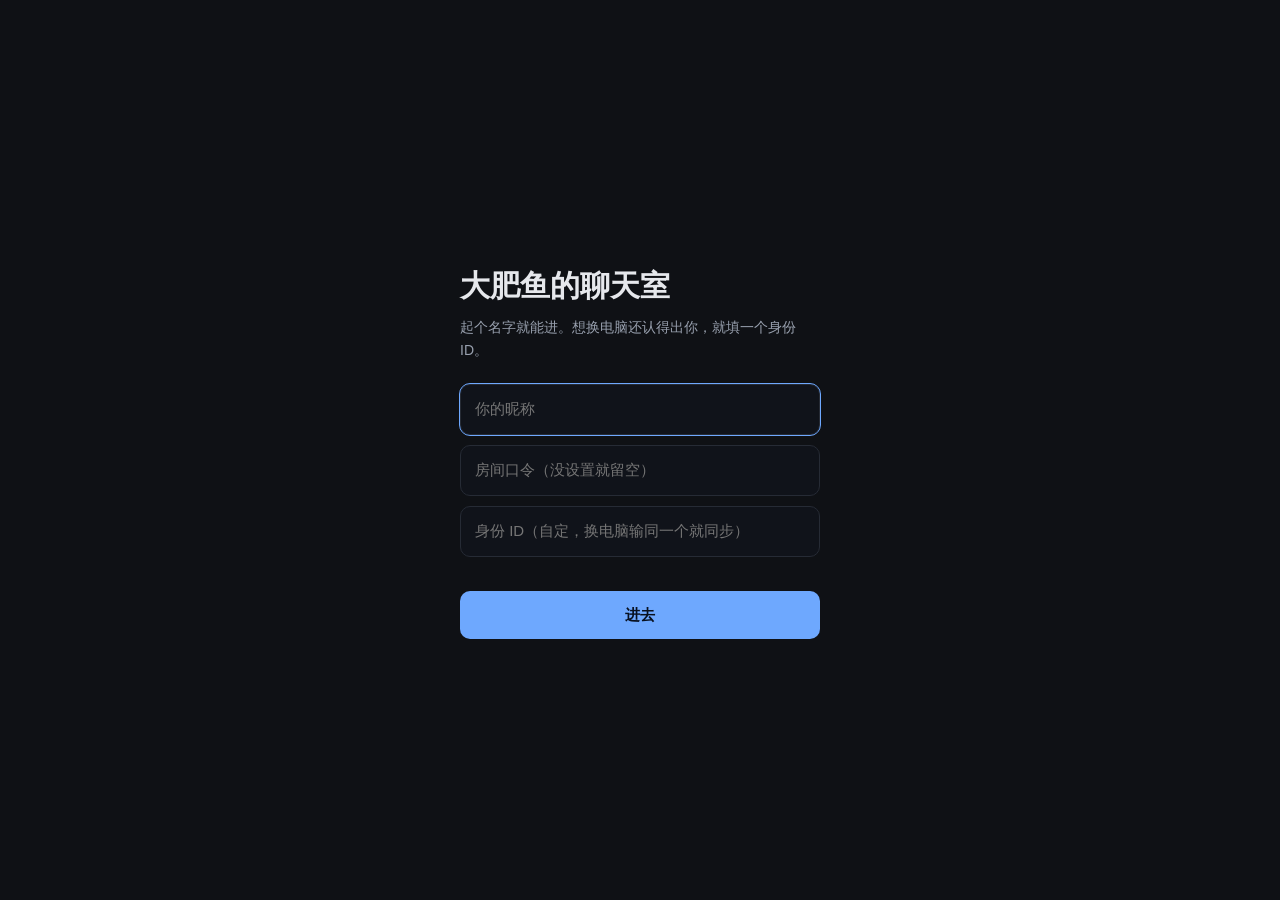
==== index.html @ f3090ffb "Simplify pet: remove fallbacks and bubble" ====
<!doctype html>
<html lang="zh-CN">
<head>
<meta charset="utf-8">
<meta name="viewport" content="width=device-width, initial-scale=1, viewport-fit=cover">
<title>大肥鱼的聊天室</title>
<style>
  :root {
    --bg: #0f1115; --panel: #171a21; --line: #262b35;
    --text: #e6e8ec; --dim: #98a0ae; --accent: #6ea8fe; --bot: #232a36;
    --danger: #ff8f8f;
  }
  * { box-sizing: border-box; }
  html, body { height: 100%; }
  body {
    margin: 0; background: var(--bg); color: var(--text);
    font: 15px/1.65 -apple-system, "Segoe UI", "Microsoft YaHei", sans-serif;
    display: flex; flex-direction: column;
  }

  #login { position: fixed; inset: 0; z-index: 100; background: var(--bg); display: flex; align-items: center; justify-content: center; padding: 24px; }
  #login.hide { display: none; }
  .login-box { width: min(360px, 100%); }
  .login-box h1 { font-size: 30px; margin: 0 0 6px; }
  .login-box p { color: var(--dim); margin: 0 0 22px; font-size: 14px; }
  .login-box input { width: 100%; padding: 12px 14px; border-radius: 10px; font: inherit; margin-bottom: 10px; background: #10131a; border: 1px solid var(--line); color: var(--text); }
  .login-box input:focus { outline: 1px solid var(--accent); }
  .login-box button { width: 100%; padding: 12px; border: none; border-radius: 10px; cursor: pointer; background: var(--accent); color: #08101f; font: inherit; font-weight: 600; }
  #loginErr { color: var(--danger); font-size: 13px; min-height: 18px; margin-bottom: 6px; }

  header { display: flex; align-items: center; justify-content: space-between; padding: 10px 16px; border-bottom: 1px solid var(--line); flex: none; background: var(--panel); }
  header b { font-size: 15px; }
  header .right { display: flex; gap: 14px; align-items: center; }
  header .btn-link { color: var(--dim); font-size: 13px; cursor: pointer; background: none; border: 0; font: inherit; }
  header .btn-link:hover { color: var(--text); }

  #membersPop {
    position: fixed; top: 52px; right: 16px; z-index: 60; width: 240px;
    background: var(--panel); border: 1px solid var(--line); border-radius: 12px;
    box-shadow: 0 12px 32px rgba(0,0,0,.45); display: none; overflow: hidden;
  }
  #membersPop.open { display: block; }
  .pop-head {
    display: flex; justify-content: space-between; align-items: center;
    padding: 10px 12px; border-bottom: 1px solid var(--line); font-size: 13px; color: var(--dim);
  }
  .pop-head button { background: none; border: 0; color: var(--dim); font-size: 18px; cursor: pointer; line-height: 1; }
  #membersList { max-height: 320px; overflow-y: auto; padding: 8px; }
  .member { display: flex; align-items: center; gap: 9px; padding: 6px 4px; font-size: 13px; }
  .member .avatar { width: 34px; height: 34px; font-size: 14px; }
  .member .mt { color: #5f6b7d; font-size: 11px; margin-left: auto; }
  .member.me .nickname { color: var(--accent); }
  .empty-tip { color: var(--dim); font-size: 12px; padding: 12px; text-align: center; }

  .filecard {
    display: flex; align-items: center; gap: 10px; margin: 8px 0;
    padding: 10px 12px; border: 1px solid var(--line); border-radius: 10px;
    background: #12161d; max-width: 420px;
  }
  .filecard .fname { font-size: 13px; color: var(--text); font-family: ui-monospace, Consolas, monospace; }
  .filecard .fpath { font-size: 11px; color: #5f6b7d; white-space: nowrap; overflow: hidden; text-overflow: ellipsis; }
  .filecard button {
    font: inherit; font-size: 12px; padding: 5px 12px; border-radius: 7px; cursor: pointer; flex: none;
    background: #1d2230; border: 1px solid var(--line); color: var(--text);
  }
  .filecard button:hover { border-color: var(--accent); color: var(--accent); }
  .codeblock {
    margin: 8px 0; border: 1px solid var(--line); border-radius: 9px;
    overflow: hidden; background: #0d1016;
  }
  .codehead {
    display: flex; justify-content: space-between; align-items: center;
    padding: 5px 10px; background: #161a22; border-bottom: 1px solid var(--line);
    font-size: 12px; color: var(--dim);
  }
  .codehead button {
    font: inherit; font-size: 12px; padding: 3px 9px; border-radius: 6px; cursor: pointer;
    background: #1d2230; border: 1px solid var(--line); color: var(--text);
  }
  .codehead button:hover { border-color: var(--accent); color: var(--accent); }
  .codeblock pre {
    margin: 0; padding: 10px 12px; overflow-x: auto;
    font: 12.5px/1.55 ui-monospace, Consolas, "Cascadia Mono", monospace;
    white-space: pre; tab-size: 4;
  }
  .codeblock code { background: none; padding: 0; }
  #log { flex: 1; overflow-y: auto; padding: 16px; display: flex; flex-direction: column; gap: 14px; }
  .row { display: flex; gap: 11px; align-items: flex-start; }
  .row.mine { flex-direction: row-reverse; }
  .avatar {
    width: 44px; height: 44px; border-radius: 50%; flex: none; object-fit: cover;
    background: #2a3242; color: var(--dim); font-size: 17px; display: flex;
    align-items: center; justify-content: center; overflow: hidden; user-select: none;
  }
  .col { display: flex; flex-direction: column; max-width: min(78%, 620px); }
  .row.mine .col { align-items: flex-end; }
  .meta { font-size: 12px; color: var(--dim); margin-bottom: 3px; }
  .row.bot .meta { color: var(--accent); }
  .bubble { padding: 9px 13px; border-radius: 12px; white-space: pre-wrap; word-break: break-word; background: var(--bot); }
  .row.mine .bubble { background: var(--accent); color: #08101f; }
  .row.bot .bubble { background: #1d2735; border: 1px solid #2c3a4f; }
  .bubble.has-pic { padding: 6px; background: #1a1f29; }
  .bubble img.pic { display: block; max-width: 260px; max-height: 320px; border-radius: 9px; cursor: zoom-in; }
  .cap { margin-top: 6px; padding: 0 4px 2px; }
  .sys { align-self: center; color: var(--danger); font-size: 12px; }

  footer { position: relative; }
  .chip {
    border: 1px solid var(--line); background: #10131a; color: var(--dim);
    border-radius: 999px; padding: 0 12px; font: inherit; font-size: 13px; cursor: pointer; white-space: nowrap;
  }
  .chip.on { border-color: var(--accent); color: var(--accent); background: #16233a; }
  #cmdPop {
    position: absolute; left: 12px; right: 12px; bottom: 100%; margin-bottom: 6px;
    background: var(--panel); border: 1px solid var(--line); border-radius: 12px;
    box-shadow: 0 12px 32px rgba(0,0,0,.5); display: none; z-index: 50;
    max-height: 280px; overflow-y: auto;
  }
  #cmdPop.open { display: block; }
  .cmd { display: flex; gap: 10px; align-items: baseline; padding: 9px 12px; cursor: pointer; font-size: 13px; }
  .cmd .k { color: var(--accent); font-family: ui-monospace, Consolas, monospace; }
  .cmd .d { color: var(--dim); font-size: 12px; }
  .cmd.on { background: #232c42; }
  footer { flex: none; border-top: 1px solid var(--line); background: var(--panel); }
  #composer { display: flex; gap: 8px; padding: 10px 12px; }
  #input { flex: 1; resize: none; max-height: 110px; padding: 10px 12px; border-radius: 10px; background: #10131a; border: 1px solid var(--line); color: var(--text); font: inherit; }
  #input:focus { outline: 1px solid var(--accent); }
  #send { border: none; border-radius: 10px; padding: 0 18px; cursor: pointer; background: var(--accent); color: #08101f; font-weight: 600; }
  #send:disabled { opacity: .45; cursor: default; }
  .typing { color: var(--dim); font-size: 12px; padding: 0 16px 8px; }

  #pending { display: none; padding: 8px 12px 0; gap: 10px; align-items: center; }
  #pending.on { display: flex; }
  #pending img { width: 54px; height: 54px; object-fit: cover; border-radius: 8px; }
  #pending span { color: var(--dim); font-size: 13px; }
  #pending button { background: #2a3242; color: var(--text); border: 0; border-radius: 8px; padding: 5px 10px; cursor: pointer; font: inherit; font-size: 13px; }

  /* drawer */
  #drawer { position: fixed; inset: 0; z-index: 90; background: rgba(0,0,0,.55); display: none; justify-content: flex-end; }
  #drawer.open { display: flex; }
  .panel { width: min(820px, 100%); height: 100%; background: var(--panel); border-left: 1px solid var(--line); padding: 16px 18px 12px; display: flex; flex-direction: column; min-height: 0; }
  .panel h2 { font-size: 17px; margin: 0; }
  .panel h3 { font-size: 14px; margin: 0 0 10px; color: var(--text); }
  .panel-head { display: flex; align-items: center; justify-content: space-between; padding-bottom: 12px; border-bottom: 1px solid var(--line); flex: none; }
  .settings { flex: 1; min-height: 0; display: grid; grid-template-columns: 132px 1fr; gap: 14px; padding: 14px 0; }
  .cats { display: flex; flex-direction: column; gap: 3px; overflow-y: auto; min-height: 0; }
  .cats button { background: none; border: 0; text-align: left; padding: 8px 10px; border-radius: 8px; color: var(--dim); cursor: pointer; font: inherit; font-size: 13px; white-space: nowrap; }
  .cats button:hover { background: #1c2130; color: var(--text); }
  .cats button.on { background: #232c42; color: var(--text); }
  .catbody { overflow-y: auto; min-height: 0; padding-right: 6px; }
  .cat { display: none; }
  .cat.on { display: block; }
  .panel-foot { display: flex; gap: 8px; align-items: center; flex: none; padding-top: 12px; border-top: 1px solid var(--line); }
  .panel-foot input { flex: 1; padding: 9px 11px; border-radius: 9px; font: inherit; min-width: 0; background: #10131a; border: 1px solid var(--line); color: var(--text); }
  #saveMsg { flex: none; padding-top: 6px; font-size: 13px; min-height: 18px; }
  @media (max-width: 720px) {
    .settings { grid-template-columns: 1fr; }
    .cats { flex-direction: row; flex-wrap: nowrap; overflow-x: auto; overflow-y: hidden; }
    .cats button { flex: none; }
  }
  .field { margin-bottom: 16px; }
  .field label { display: block; font-size: 13px; color: var(--dim); margin-bottom: 6px; }
  .field select, .field input[type=text], .field input[type=password], .field input[type=date], .field textarea {
    width: 100%; padding: 9px 11px; border-radius: 9px; font: inherit; background: #10131a; border: 1px solid var(--line); color: var(--text);
  }
  .field textarea { resize: vertical; min-height: 66px; }
  .field .val { color: var(--accent); font-size: 13px; }
  .panel .row-btns { display: flex; gap: 8px; margin-top: 8px; }
  .panel button { padding: 10px 14px; border-radius: 9px; border: none; cursor: pointer; font: inherit; font-weight: 600; }
  .primary { background: var(--accent); color: #08101f; }
  .ghost { background: #22283a; color: var(--text); }
  .hr { border-top: 1px solid var(--line); margin: 20px 0; }
  .note { font-size: 12px; color: var(--dim); line-height: 1.5; }

  .sec { margin-bottom: 10px; border: 1px solid var(--line); border-radius: 10px; padding: 0 10px; }
  .sec summary {
    cursor: pointer; font-size: 13px; color: var(--dim); padding: 10px 0; list-style: none;
    display: flex; justify-content: space-between; align-items: center;
  }
  .sec summary::-webkit-details-marker { display: none; }
  .sec summary::after { content: '展开'; font-size: 12px; }
  .sec[open] summary::after { content: '收起'; }
  .sec[open] summary { color: var(--text); }
  .sec textarea {
    width: 100%; padding: 9px 11px; border-radius: 9px; font: inherit; margin-bottom: 10px;
    background: #10131a; border: 1px solid var(--line); color: var(--text); resize: vertical;
  }
  .sec textarea:focus { outline: 1px solid var(--accent); }

  #tokenMeter {
    display: flex; align-items: baseline; gap: 6px;
    padding: 10px 12px; border-radius: 10px; background: #10131a;
    border: 1px solid var(--line); margin-bottom: 16px;
  }
  #tokenNum { font-size: 20px; font-weight: 700; color: var(--accent); font-variant-numeric: tabular-nums; }
  #tokenHint { font-size: 12px; color: var(--dim); }
  #tokenMeter.warn #tokenNum { color: #ffcc66; }
  #tokenMeter.over #tokenNum { color: var(--danger); }
  #tokenMeter.over { border-color: var(--danger); }

  .memlist {
    font-size: 13px; color: var(--dim); max-height: 220px; overflow-y: auto;
    border: 1px solid var(--line); border-radius: 10px; padding: 8px 10px; margin-bottom: 10px;
    line-height: 1.6;
  }
  .memlist div { padding: 3px 0; border-bottom: 1px dashed #22262f; }
  .memlist div:last-child { border-bottom: 0; }
  .memlist .t { color: #5f6b7d; margin-right: 6px; font-size: 12px; }
  .memlist .memhead {
    color: var(--accent); font-size: 12px; margin: 8px 0 4px; letter-spacing: .04em;
  }
  .memlist .memhead:first-child { margin-top: 0; }

  #avBox, #botAvBox {
    width: 84px; height: 84px; border-radius: 50%; border: 1px dashed var(--line);
    display: flex; align-items: center; justify-content: center; cursor: pointer;
    background: #10131a; overflow: hidden; font-size: 12px; color: var(--dim); text-align: center;
  }
  #avBox:focus, #botAvBox:focus { outline: 1px solid var(--accent); }
  #avBox img, #botAvBox img { width: 100%; height: 100%; object-fit: cover; }
  #saveMsg { font-size: 13px; min-height: 18px; margin-top: 8px; }
  #pet {
    position: absolute; left: 50%; bottom: 100%;
    transform: translateX(-50%); margin-bottom: -2px;
    z-index: 35; cursor: pointer; user-select: none;
    filter: drop-shadow(0 8px 14px rgba(0,0,0,.5));
    animation: petBob 3.6s ease-in-out infinite;
  }
  #pet.thinking {
    animation: petThink .9s ease-in-out infinite;
    filter: drop-shadow(0 8px 20px rgba(110,168,254,.55));
  }
  @keyframes petThink {
    0%, 100% { transform: translateX(-50%) translateY(0); }
    50% { transform: translateX(-50%) translateY(-4px); }
  }
  #pet.talking { animation: petPop .55s ease; }
  @keyframes petPop {
    0% { transform: translateX(-50%) translateY(0); }
    40% { transform: translateX(-50%) translateY(-6px); }
    100% { transform: translateX(-50%) translateY(0); }
  }
  @keyframes petBob {
    0%, 100% { transform: translateX(-50%) translateY(0); }
    50% { transform: translateX(-50%) translateY(-3px); }
  }
  #pet img.petimg.petimg-plain {
    width: 210px; height: auto; border-radius: 0; border: 0; background: none;
  }
  #pet .petimg {
    display: block; width: 104px; height: 104px; border-radius: 50%;
    object-fit: cover; border: 2px solid #2c3a4f; background: #171a21;
    pointer-events: none;
  }
  @media (max-width: 720px) {
    #pet { bottom: 52px; }
    #pet .petimg { width: 72px; height: 72px; }
    #pet img.petimg.petimg-plain { width: 132px; height: auto; }
  }
  #pet.hide { display: none; }
  #petBubble {
    position: fixed; z-index: 36; max-width: 220px;
    background: #1d2735; border: 1px solid #2c3a4f; color: var(--text);
    padding: 8px 12px; border-radius: 12px; font-size: 13px;
    opacity: 0; transform: translateY(6px); transition: opacity .2s, transform .2s;
    pointer-events: none;
  }
  #petBubble.on { opacity: 1; transform: translateY(0); }
</style>
</head>
<body>

<div id="login">
  <div class="login-box">
    <h1>大肥鱼的聊天室</h1>
    <p>起个名字就能进。想换电脑还认得出你，就填一个身份 ID。</p>
    <input id="nickInput" maxlength="16" placeholder="你的昵称" autocomplete="off">
    <input id="passInput" maxlength="32" type="password" placeholder="房间口令（没设置就留空）" autocomplete="off">
    <input id="idInput" maxlength="64" placeholder="身份 ID（自定，换电脑输同一个就同步）" autocomplete="off">
    <div id="loginErr"></div>
    <button id="enterBtn">进去</button>
  </div>
</div>

<header>
  <b>大肥鱼的聊天室</b>
  <div class="right">
    <button class="btn-link" id="membersBtn">在线 <span id="onlineCount">0</span></button>
    <button class="btn-link" id="gearBtn">设置</button>
    <button class="btn-link" id="meBtn">—</button>
  </div>
</header>

<div id="membersPop">
  <div class="pop-head">
    <span>房间里的人</span>
    <button id="membersClose">×</button>
  </div>
  <div id="membersList"></div>
</div>

<div id="log"></div>
<div class="typing" id="typing"></div>

<footer>
  <div id="pet" title="点我"><div id="petStage"></div></div>
  <div id="pending">
    <img id="pendingImg" alt="">
    <span>图片已就绪，点发送</span>
    <button id="pendingCancel">取消</button>
  </div>
  <div id="cmdPop"></div>
  <div id="composer">
    <button id="forceChip" class="chip" title="连续回复：每条都回">连续</button>
    <textarea id="input" rows="1" placeholder="说点什么…（打 / 唤出命令）" autocomplete="off"></textarea>
    <button id="saveFileBtn" class="chip" style="display:none">存文件</button>
    <button id="send">发送</button>
  </div>
</footer>

<div id="drawer">
  <div class="panel">
    <div class="panel-head">
      <h2>设置</h2>
      <button class="ghost" id="closeBtn">关闭</button>
    </div>

    <div class="settings">
      <nav class="cats" id="cats">
        <button data-cat="basic" class="on">基本</button>
        <button data-cat="avatar">头像</button>
        <button data-cat="appearance" data-field="fAppearance">外貌</button>
        <button data-cat="habits" data-field="fHabits">打字习惯</button>
        <button data-cat="bans" data-field="fBans">禁止事项</button>
        <button data-cat="emotions" data-field="fEmotions">情绪反应</button>
        <button data-cat="mind" data-field="fMind">脾气与主见</button>
        <button data-cat="life" data-field="fLife">生活与偏好</button>
        <button data-cat="rules" data-field="fRules">聊天室规则</button>
        <button data-cat="extra" data-field="fExtra">额外要求</button>
        <button data-cat="members">成员</button>
        <button data-cat="memory">记忆</button>
        <button data-cat="log">记录导出</button>
      </nav>

      <div class="catbody">
        <section class="cat on" data-cat="basic">
          <p class="note" id="myUidLine">我的身份 UID：—</p>
          <p class="note" id="ghLine">代码能力：—</p>
          <div class="row-btns"><button class="ghost" id="ghTestBtn">测试仓库连接</button><button class="ghost" id="visionTestBtn">测试看图</button></div>
          <pre id="visionTestOut" style="display:none;font-size:12px;background:#10131a;border:1px solid var(--line);border-radius:9px;padding:10px;white-space:pre-wrap;max-height:220px;overflow:auto;"></pre>
          <pre id="ghTestOut" style="display:none;font-size:12px;background:#10131a;border:1px solid var(--line);border-radius:9px;padding:10px;white-space:pre-wrap;max-height:220px;overflow:auto;"></pre>

          <div id="tokenMeter">
            <span id="tokenNum">—</span>
            <span id="tokenHint">/ 上限 4500 tokens</span>
          </div>

          <div class="field">
            <label>名字</label>
            <input type="text" id="fName" maxlength="12">
          </div>

          <div class="field">
            <label>称呼大家</label>
            <input type="text" id="fNickname" maxlength="12" placeholder="留空则正常称呼，例如：老板">
          </div>

          <div class="field">
            <label>语气</label>
            <select id="fTone">
              <option value="sweet">温柔黏人</option>
              <option value="cool">冷淡话少</option>
              <option value="sharp">毒舌吐槽</option>
              <option value="genki">元气活泼</option>
            </select>
          </div>

          <div class="field">
            <label>智力档位（同一模型，只调思考强度）</label>
            <select id="fBrain">
              <option value="fast">省电：不思考，最快最便宜</option>
              <option value="normal">标准：轻思考，日常够用</option>
              <option value="deep">深思：满强度，慢一些也贵一些</option>
            </select>
          </div>

          <div class="field">
            <label>话量</label>
            <select id="fTalk">
              <option value="quiet">很少，一句话</option>
              <option value="normal">正常，一到三句</option>
              <option value="wild">放开说，三到五句可分段</option>
            </select>
          </div>

          <div class="field">
            <label>她感兴趣的话题（逗号分隔，聊到这些她会主动接）</label>
            <input type="text" id="fInterest" maxlength="300">
          </div>

          <div class="field">
            <label>上面都不沾时的随机插话概率：<span class="val" id="fInterruptVal">15%</span></label>
            <input type="range" id="fInterrupt" min="0" max="100" step="5" value="15" style="width:100%">
          </div>
        </section>

        <section class="cat" data-cat="avatar">
          <h3>我的头像</h3>
          <div class="field">
            <div id="avBox" tabindex="0">点这里<br>Ctrl+V 粘贴</div>
            <p class="note">复制一张图片后点上面的圆圈再按 Ctrl+V。粘贴即上传，不走文件选择。</p>
          </div>

          <h3>她的头像</h3>
          <div class="field">
            <div id="botAvBox" tabindex="0">点这里<br>Ctrl+V 粘贴</div>
            <p class="note">需要管理密钥。改完之后所有历史消息也会换成新头像。</p>
          </div>
        </section>

        <section class="cat" data-cat="appearance">
          <h3>外貌</h3>
          <div class="field"><textarea id="fAppearance" rows="9"></textarea></div>
        </section>

        <section class="cat" data-cat="habits">
          <h3>打字习惯</h3>
          <div class="field"><textarea id="fHabits" rows="9"></textarea></div>
        </section>

        <section class="cat" data-cat="bans">
          <h3>禁止事项</h3>
          <div class="field"><textarea id="fBans" rows="9"></textarea></div>
        </section>

        <section class="cat" data-cat="emotions">
          <h3>情绪反应</h3>
          <div class="field"><textarea id="fEmotions" rows="9"></textarea></div>
        </section>

        <section class="cat" data-cat="mind">
          <h3>脾气与主见</h3>
          <div class="field"><textarea id="fMind" rows="9"></textarea></div>
        </section>

        <section class="cat" data-cat="life">
          <h3>她的生活与偏好</h3>
          <div class="field"><textarea id="fLife" rows="9"></textarea></div>
        </section>

        <section class="cat" data-cat="rules">
          <h3>聊天室规则</h3>
          <div class="field"><textarea id="fRules" rows="9"></textarea></div>
        </section>

        <section class="cat" data-cat="extra">
          <h3>额外要求（可为空）</h3>
          <div class="field"><textarea id="fExtra" rows="7" placeholder="比如：少提白米饭 / 可以聊画画技巧"></textarea></div>
        </section>

                <section class="cat" data-cat="members">
          <h3>成员与权限</h3>
          <p class="note">管理员可以给成员开「可写代码」或设成管理员。开关即时生效。</p>
          <div id="memberAdminList" class="memlist">—</div>
          <div class="row-btns">
            <button class="ghost" id="memberAdminRefresh">刷新</button>
          </div>
        </section>

        <section class="cat" data-cat="memory">
          <h3>她的记忆</h3>
          <p class="note">她会在聊天中自己记下一些事。这里看到的就是她记住的原文。</p>
          <div id="memList" class="memlist">—</div>
          <div class="row-btns">
            <button class="ghost" id="memRefresh">刷新</button>
            <button class="ghost" id="memClear">清空</button>
          </div>
        </section>

        <section class="cat" data-cat="log">
          <h3>导出聊天记录</h3>
          <div class="field">
            <label>日期</label>
            <input type="date" id="fDate">
          </div>
          <div class="row-btns">
            <button class="ghost" id="exportBtn">下载当日记录</button>
          </div>
          <p class="note">记录按天存在 OSS 里，不会自动删除。导出的是 JSON，一行一条。</p>
        </section>
      </div>
    </div>

    <div class="panel-foot">
      <input type="password" id="fAdmin" placeholder="ADMIN_KEY">
      <button class="primary" id="saveBtn">保存设定</button>
      <button class="ghost" id="resetBtn">恢复默认</button>
    </div>
    <div id="saveMsg"></div>
  </div>
</div>



<script>
const API = 'https://site-chat-hkinbknrkv.cn-hangzhou.fcapp.run';
const POLL_MS = 3000;

let nick = localStorage.getItem('room_nick') || '';
let pass = localStorage.getItem('room_pass') || '';
let identity = localStorage.getItem('room_identity') || '';
let myAv = localStorage.getItem('room_av') || '';       // 头像 key
let myAvUrl = localStorage.getItem('room_av_url') || ''; // 头像预览地址
let botAvatarUrl = '';
let forceReply = localStorage.getItem('room_force') === '1';                                    // 大肥鱼的头像地址
let pendingImg = null;   // { key, url }
let offset = 0;
let date = '';
let polling = false;
let seen = new Set();
const recentLocal = new Map(); // 本地先渲染的消息，防回声

const $ = (id) => document.getElementById(id);
const logEl = $('log'), inputEl = $('input'), sendBtn = $('send'), typingEl = $('typing');
const loginEl = $('login'), nickInput = $('nickInput'), passInput = $('passInput'), loginErr = $('loginErr');

/* ---------------- 请求 ---------------- */
async function api(body) {
  const res = await fetch(API, {
    method: 'POST',
    headers: { 'Content-Type': 'application/json' },
    body: JSON.stringify({ passcode: pass, identity, ...body }),
  });
  const data = await res.json().catch(() => ({}));
  if (res.status === 401) {
    const err = new Error(data.error || 'unauthorized');
    err.auth = true;
    throw err;
  }
  if (!res.ok) throw new Error(data.error || ('HTTP ' + res.status));
  return data;
}

/* ---------------- 图片处理 ---------------- */
function blobToDataUrl(blob) {
  return new Promise((resolve, reject) => {
    const fr = new FileReader();
    fr.onload = () => resolve(fr.result);
    fr.onerror = reject;
    fr.readAsDataURL(blob);
  });
}

/** 粘贴进来的图：缩放 + 转 JPEG，控制体积 */
async function prepareImage(file, maxSide) {
  if (file.type === 'image/gif' && file.size < 900 * 1024) {
    return { data: await blobToDataUrl(file), mime: 'image/gif' };
  }
  const bitmap = await createImageBitmap(file);
  const scale = Math.min(1, maxSide / Math.max(bitmap.width, bitmap.height));
  const w = Math.max(1, Math.round(bitmap.width * scale));
  const h = Math.max(1, Math.round(bitmap.height * scale));

  const canvas = document.createElement('canvas');
  canvas.width = w;
  canvas.height = h;
  const ctx = canvas.getContext('2d');
  ctx.drawImage(bitmap, 0, 0, w, h);

  const blob = await new Promise((r) => canvas.toBlob(r, 'image/jpeg', 0.82));
  return { data: await blobToDataUrl(blob), mime: 'image/jpeg' };
}

async function uploadImage(file, kind) {
  const maxSide = kind === 'avatar' ? 220 : 1600;
  const { data, mime } = await prepareImage(file, maxSide);
  const r = await api({ action: 'upload', kind, data, mime });
  return r; // { key, url }
}

function firstImageFrom(items) {
  for (const it of items || []) {
    if (it.type && it.type.startsWith('image/')) return it.getAsFile();
  }
  return null;
}

/* ---------------- 登录 ---------------- */
async function enter(name, code, idStr) {
  loginErr.textContent = '';
  const sPass = pass, sNick = nick, sId = identity;
  pass = code; nick = name; identity = idStr;
  try {
    const boot = await api({ action: 'getConfig' });
    botAvatarUrl = boot.botAvatarUrl || '';
  } catch (e) {
    pass = sPass; nick = sNick; identity = sId;
    loginErr.textContent = e.auth ? '口令不对' : ('连不上：' + e.message);
    return;
  }
  localStorage.setItem('room_nick', name);
  localStorage.setItem('room_pass', code);
  localStorage.setItem('room_identity', idStr);
  loginEl.classList.add('hide');
  $('meBtn').textContent = nick + ' · 换名';
  await syncPerson();
  start();
}

/** 拉取这个身份的服务器档案（头像跨设备同步）；服务器没有就补传本机头像 */
async function syncPerson() {
  if (!identity) {
    $('myUidLine').textContent = '我的身份 UID：未设置身份 ID';
    return;
  }
  try {
    const d = await api({ action: 'whoami' });
    if (d.uid) $('myUidLine').textContent = '我的身份 UID：' + d.uid;

    if (d.person && d.person.avUrl) {
      myAv = d.person.av || '';
      myAvUrl = d.person.avUrl;
      localStorage.setItem('room_av', myAv);
      localStorage.setItem('room_av_url', myAvUrl);
      return;
    }

    // 服务器上没有头像：把本机已有的补传上去（兼容加身份 ID 之前设过头像的情况）
    if (myAv) {
      try {
        const p = await api({ action: 'setPerson', nick, av: myAv });
        if (p.person && p.person.avUrl) {
          myAvUrl = p.person.avUrl;
          localStorage.setItem('room_av_url', myAvUrl);
        }
      } catch {}
    }
  } catch {}
}

$('enterBtn').addEventListener('click', () => {
  const n = nickInput.value.trim();
  if (n) enter(n, passInput.value, $('idInput').value.trim());
});
passInput.addEventListener('keydown', (e) => { if (e.key === 'Enter') $('idInput').focus(); });
$('idInput').addEventListener('keydown', (e) => { if (e.key === 'Enter') $('enterBtn').click(); });
nickInput.addEventListener('keydown', (e) => { if (e.key === 'Enter') passInput.focus(); });
$('meBtn').addEventListener('click', () => {
  loginEl.classList.remove('hide');
  nickInput.value = nick;
  passInput.value = pass;
  $('idInput').value = identity;
  nickInput.focus();
});

/* ---------------- 渲染 ---------------- */
function timeStr(t) {
  const d = new Date(t);
  return String(d.getHours()).padStart(2, '0') + ':' + String(d.getMinutes()).padStart(2, '0');
}

function makeAvatar(url, name) {
  if (url) {
    const img = document.createElement('img');
    img.className = 'avatar';
    img.src = url;
    img.alt = name;
    return img;
  }
  const div = document.createElement('div');
  div.className = 'avatar';
  div.textContent = (name || '?').slice(0, 1).toUpperCase();
  return div;
}

/* ---------- 代码块（折叠） ---------- */
function renderCodeBlock(el, lang, raw) {
  const code = raw.replace(/\n+$/, '');

  const wrap = document.createElement('div');
  wrap.className = 'codeblock';

  const head = document.createElement('div');
  head.className = 'codehead';

  const lines = code.split('\n').length;

  const label = document.createElement('span');
  label.textContent = (lang || 'code') + ' · ' + lines + ' 行（已折叠）';

  const pre = document.createElement('pre');
  const cd = document.createElement('code');
  cd.textContent = code;
  pre.appendChild(cd);
  pre.style.display = 'none';

  const toggle = document.createElement('button');
  toggle.textContent = '展开';
  toggle.addEventListener('click', () => {
    const open = pre.style.display !== 'none';
    pre.style.display = open ? 'none' : 'block';
    toggle.textContent = open ? '展开' : '收起';
  });

  const btn = document.createElement('button');
  btn.textContent = '复制';
  btn.addEventListener('click', async () => {
    try {
      await navigator.clipboard.writeText(code);
      btn.textContent = '已复制';
      setTimeout(() => (btn.textContent = '复制'), 1400);
    } catch {
      btn.textContent = '复制失败';
      setTimeout(() => (btn.textContent = '复制'), 1400);
    }
  });

  head.append(label, toggle, btn);
  wrap.append(head, pre);
  el.appendChild(wrap);
}

/* ---------- 文件卡片（复制的是文件全文） ---------- */
function renderFileCard(el, path) {
  const card = document.createElement('div');
  card.className = 'filecard';

  const icon = document.createElement('span');
  icon.textContent = '📄';
  icon.style.fontSize = '16px';

  const info = document.createElement('div');
  info.style.cssText = 'display:flex;flex-direction:column;min-width:0;';

  const name = document.createElement('span');
  name.className = 'fname';
  name.textContent = path.split('/').pop();

  const sub = document.createElement('span');
  sub.className = 'fpath';
  sub.textContent = path;

  info.append(name, sub);

  const copy = document.createElement('button');
  copy.textContent = '复制';
  copy.style.marginLeft = 'auto';
  copy.addEventListener('click', async () => {
    const old = copy.textContent;
    copy.textContent = '读取中…';
    try {
      const d = await api({ action: 'file', path });
      if (!d.ok) throw new Error(d.error || '读取失败');
      await navigator.clipboard.writeText(d.text);
      copy.textContent = '已复制 ' + d.text.split('\n').length + ' 行';
      setTimeout(() => (copy.textContent = old), 1800);
    } catch (e) {
      copy.textContent = '失败';
      setTimeout(() => (copy.textContent = old), 1800);
    }
  });

  card.append(icon, info, copy);
  el.appendChild(card);
}

function fillBubble(el, text) {
  const re = /```([a-zA-Z0-9#+-]*)\r?\n?([\s\S]*?)```|\[\[file:([^\]]+)\]\]/g;
  let last = 0;
  let m;

  while ((m = re.exec(text))) {
    if (m.index > last) el.appendChild(document.createTextNode(text.slice(last, m.index)));

    if (m[3]) {
      renderFileCard(el, m[3].trim());
    } else {
      renderCodeBlock(el, m[1], m[2]);
    }

    last = re.lastIndex;
  }

  if (last < text.length) el.appendChild(document.createTextNode(text.slice(last)));
}

function addMessage(m) {
  if (!m || seen.has(m.id)) return;

  // 本地已经先渲染过同一条（回声），跳过
  if (m.nick === nick && !m.bot) {
    const ago = recentLocal.get(m.text);
    if (ago && Date.now() - ago < 15000) {
      recentLocal.delete(m.text);
      seen.add(m.id);
      return;
    }
  }

  seen.add(m.id);

  const row = document.createElement('div');
  row.className = 'row' + (m.nick === nick ? ' mine' : '') + (m.bot ? ' bot' : '');

  const avUrl = m.bot ? botAvatarUrl : m.nick === nick ? myAvUrl : m.avUrl;
  row.appendChild(makeAvatar(avUrl, m.nick));

  const col = document.createElement('div');
  col.className = 'col';

  const meta = document.createElement('div');
  meta.className = 'meta';
  meta.textContent = m.nick + ' · ' + timeStr(m.t);
  col.appendChild(meta);

  const bubble = document.createElement('div');
  bubble.className = 'bubble';

  if (m.imgUrl) {
    bubble.classList.add('has-pic');
    const img = document.createElement('img');
    img.className = 'pic';
    img.src = m.imgUrl;
    img.alt = '图片';
    img.loading = 'lazy';
    img.addEventListener('click', () => window.open(m.imgUrl, '_blank'));
    bubble.appendChild(img);
    if (m.text) {
      const cap = document.createElement('div');
      cap.className = 'cap';
      cap.textContent = m.text;
      bubble.appendChild(cap);
    }
  } else {
    fillBubble(bubble, m.text);
  }

  col.appendChild(bubble);
  row.appendChild(col);
  logEl.appendChild(row);
  logEl.scrollTop = logEl.scrollHeight;
}

function addSystem(text) {
  const el = document.createElement('div');
  el.className = 'sys';
  el.textContent = text;
  logEl.appendChild(el);
}

/* ---------------- 轮询 ---------------- */
async function poll() {
  if (polling || !nick) return;
  polling = true;
  try {
    const data = await api({ action: 'log', date, offset });
    if (data.rotated || (data.date && date && data.date !== date)) {
      logEl.innerHTML = '';
      seen = new Set();
      offset = 0;
      date = data.date;
      return;
    }
    if (data.botAvatarUrl !== undefined) botAvatarUrl = data.botAvatarUrl;
    date = data.date;
    offset = data.offset;
    (data.messages || []).forEach(addMessage);
    if ((data.messages || []).some((m) => m.bot)) petTalking();
    syncPetFace();
  } catch (e) {
    if (e.auth) {
      loginEl.classList.remove('hide');
      loginErr.textContent = '需要口令才能继续';
    }
  } finally {
    polling = false;
  }
}

function start() {
  logEl.innerHTML = '';
  seen = new Set();
  offset = 0;
  date = '';
  poll();
  setInterval(poll, POLL_MS);
  startHeartbeat();
  refreshMembers();
}

/* ---------------- 在线成员 ---------------- */
let hbTimer = null;
let lastMembers = [];

function startHeartbeat() {
  const beat = () => {
    if (document.hidden || !nick) return;
    api({ action: 'heartbeat', nick, av: myAv }).catch(() => {});
  };
  beat();
  clearInterval(hbTimer);
  hbTimer = setInterval(beat, 25000);
  document.addEventListener('visibilitychange', () => {
    if (!document.hidden) beat();
  });
}

function memberRow(m, online) {
  const row = document.createElement('div');
  row.className = 'member' + (m.nick === nick ? ' me' : '');
  row.appendChild(makeAvatar(m.avUrl, m.nick));

  const nm = document.createElement('span');
  nm.className = 'nickname';
  nm.textContent = m.nick + (m.nick === nick ? '（你）' : '');
  row.appendChild(nm);

  const t = document.createElement('span');
  t.className = 'mt';
  if (online) {
    const sec = Math.max(0, Math.floor((Date.now() - m.t) / 1000));
    t.textContent = sec < 10 ? '在线' : sec + 's 前';
  } else {
    const d = new Date(m.t);
    t.textContent = (d.getMonth() + 1) + '/' + d.getDate() + ' 来过';
  }
  row.appendChild(t);
  return row;
}

function renderMembers(data) {
  const box = $('membersList');
  box.innerHTML = '';

  const online = (data && data.online) || [];
  const offline = (data && data.offline) || [];

  if (!online.length && !offline.length) {
    box.innerHTML = '<div class="empty-tip">还没人</div>';
    return;
  }

  if (online.length) {
    const h = document.createElement('div');
    h.className = 'memhead';
    h.textContent = '在线 ' + online.length;
    box.appendChild(h);
    online.forEach((m) => box.appendChild(memberRow(m, true)));
  }

  if (offline.length) {
    const h = document.createElement('div');
    h.className = 'memhead';
    h.textContent = '离线 ' + offline.length;
    box.appendChild(h);
    offline.forEach((m) => box.appendChild(memberRow(m, false)));
  }
}

async function refreshMembers() {
  try {
    const d = await api({ action: 'members' });
    $('onlineCount').textContent = d.count || 0;
    lastMembers = d;
    if ($('membersPop').classList.contains('open')) renderMembers(lastMembers);
  } catch {}
}


$('membersBtn').addEventListener('click', async () => {
  const pop = $('membersPop');
  pop.classList.toggle('open');
  if (pop.classList.contains('open')) {
    await refreshMembers();
    renderMembers(lastMembers);
  }
});

$('membersClose').addEventListener('click', () => $('membersPop').classList.remove('open'));

setInterval(refreshMembers, 30000);

/* ---------------- 发送 ---------------- */
async function send() {
  const text = inputEl.value.trim();
  if (!nick) return;
  if (!text && !pendingImg) return;

  const payload = { action: 'send', nick, text };
  if (pendingImg) payload.img = pendingImg.key;
  if (myAv) payload.av = myAv;

  const imgUrl = pendingImg ? pendingImg.url : '';

  inputEl.value = '';
  clearPending();
  sendBtn.disabled = true;
  inputEl.focus();

  // 先本地立刻显示，不等服务器
  if (text) recentLocal.set(text, Date.now());
  addMessage({ id: 'local-' + Date.now(), t: Date.now(), nick, text, imgUrl });
  logEl.scrollTop = logEl.scrollHeight;

  try {
    const data = await api(payload);
    if (data.botAvatarUrl !== undefined) botAvatarUrl = data.botAvatarUrl;
    (data.messages || []).forEach(addMessage);
    if ((data.messages || []).some((m) => m.bot)) petTalking();
    syncPetFace();
  } catch (e) {
    addSystem('发送失败：' + e.message);
  } finally {
    sendBtn.disabled = false;
    inputEl.focus();
  }

  // 她的回复在后台跑，不阻塞输入
  typingEl.textContent = '她可能在打字…';
  petThinking(true);
  try {
    const r = await api({ action: 'reply', nick, text, force: forceReply });
    if (r.botAvatarUrl !== undefined) botAvatarUrl = r.botAvatarUrl;
    (r.messages || []).forEach(addMessage);
    if ((r.messages || []).some((m) => m.bot)) petTalking();
    logEl.scrollTop = logEl.scrollHeight;
  } catch {
    /* 回复失败就靠轮询兜底 */
  } finally {
    petThinking(false);
    typingEl.textContent = '';
    poll();
  }
}

sendBtn.addEventListener('click', send);
inputEl.addEventListener('keydown', (e) => {
  if (cmdOpen) {
    if (e.key === 'ArrowDown') {
      e.preventDefault();
      highlightCmd((cmdIndex + 1) % cmdList.length);
      return;
    }
    if (e.key === 'ArrowUp') {
      e.preventDefault();
      highlightCmd((cmdIndex - 1 + cmdList.length) % cmdList.length);
      return;
    }
    if (e.key === 'Enter') {
      e.preventDefault();
      runCommand(cmdList[cmdIndex]);
      return;
    }
    if (e.key === 'Escape' || e.key === 'Tab') {
      e.preventDefault();
      closeCmd();
      return;
    }
  }
  if (e.key === 'Enter' && !e.shiftKey) { e.preventDefault(); send(); }
});

/* 粘贴发图 */
inputEl.addEventListener('paste', async (e) => {
  const file = firstImageFrom(e.clipboardData && e.clipboardData.items);
  if (!file) return;
  e.preventDefault();
  typingEl.textContent = '图片处理中…';
  try {
    const r = await uploadImage(file, 'img');
    pendingImg = r;
    $('pendingImg').src = r.url;
    $('pending').classList.add('on');
  } catch (err) {
    addSystem('图片上传失败：' + err.message);
  } finally {
    typingEl.textContent = '';
  }
});

document.addEventListener('paste', async (e) => {
  // 头像框有自己的处理器，不要在这里再兜底一次（否则会覆盖成「我的头像」）
  const t = e.target;
  if (t && t.closest && t.closest('#botAvBox, #avBox')) return;
  if (document.activeElement === inputEl) return; // 已经由输入框处理
  if (!$('drawer').classList.contains('open')) return;
  const file = firstImageFrom(e.clipboardData && e.clipboardData.items);
  if (!file) return;
  e.preventDefault();
  await setAvatarFromFile(file);
});

function clearPending() {
  pendingImg = null;
  $('pending').classList.remove('on');
  $('pendingImg').removeAttribute('src');
}

$('pendingCancel').addEventListener('click', clearPending);

/* ---------------- 头像 ---------------- */
async function setAvatarFromFile(file) {
  const msg = $('saveMsg');
  msg.style.color = 'var(--dim)';
  msg.textContent = '头像上传中…';
  try {
    const r = await uploadImage(file, 'avatar');
    myAv = r.key;
    myAvUrl = r.url;
    localStorage.setItem('room_av', myAv);
    localStorage.setItem('room_av_url', myAvUrl);
    if (identity) {
      try {
        await api({ action: 'setPerson', nick, av: myAv });
      } catch {}
    }
    renderAvatarBox();
    msg.style.color = 'var(--accent)';
    msg.textContent = identity
      ? '头像已更新，并同步到你的身份，换电脑登录会自动带上。'
      : '头像已更新。填了身份 ID 才能跨电脑同步。';
  } catch (e) {
    msg.style.color = 'var(--danger)';
    msg.textContent = '头像上传失败：' + e.message;
  }
}

function renderAvatarBox() {
  const box = $('avBox');
  box.innerHTML = myAvUrl
    ? '<img src="' + myAvUrl + '" alt="头像">'
    : '点这里<br>Ctrl+V 粘贴';
}

$('avBox').addEventListener('paste', async (e) => {
  const file = firstImageFrom(e.clipboardData && e.clipboardData.items);
  if (!file) return;
  e.preventDefault();
  e.stopPropagation();
  await setAvatarFromFile(file);
});

$('avBox').addEventListener('click', () => $('avBox').focus());

/* ---------------- 她的头像 ---------------- */
function renderBotAvatarBox() {
  const box = $('botAvBox');
  box.innerHTML = botAvatarUrl
    ? '<img src="' + botAvatarUrl + '" alt="她的头像">'
    : '点这里<br>Ctrl+V 粘贴';
}

$('botAvBox').addEventListener('paste', async (e) => {
  const file = firstImageFrom(e.clipboardData && e.clipboardData.items);
  if (!file) return;
  e.preventDefault();
  e.stopPropagation();
  const msg = $('saveMsg');
  msg.style.color = 'var(--dim)';
  msg.textContent = '上传她的头像…';
  try {
    const r = await uploadImage(file, 'avatar');
    const d = await api({ action: 'setBotAvatar', adminKey: $('fAdmin').value, av: r.key });
    botAvatarUrl = d.botAvatarUrl || r.url;
    renderBotAvatarBox();
    msg.style.color = 'var(--accent)';
    msg.textContent = '她的头像已更新，历史消息也换过来了。';
    start();
  } catch (err) {
    msg.style.color = 'var(--danger)';
    msg.textContent = '更新失败：' + (err.auth ? '管理密钥不对' : err.message);
  }
});

$('botAvBox').addEventListener('click', () => $('botAvBox').focus());

/* ---------------- 设置 ---------------- */
const drawer = $('drawer');

// 左侧分类切换
$('cats').addEventListener('click', (e) => {
  const btn = e.target.closest('button[data-cat]');
  if (!btn) return;
  document.querySelectorAll('.cats button').forEach((b) => b.classList.toggle('on', b === btn));
  document.querySelectorAll('.cat').forEach((s) => s.classList.toggle('on', s.dataset.cat === btn.dataset.cat));
  if (btn.dataset.cat === 'members') loadMemberAdmin();
  if (btn.dataset.cat === 'memory') loadMemoryUI();
});
const saveMsg = $('saveMsg');
let lastDefaults = null;

const FIELDS = {
  fName: 'name',
  fNickname: 'nickname',
  fTone: 'tone',
  fTalk: 'talk',
  fBrain: 'brain',
  fInterrupt: 'interrupt',
  fAppearance: 'appearance',
  fHabits: 'habits',
  fBans: 'bans',
  fEmotions: 'emotions',
  fMind: 'mind',
  fLife: 'life',
  fRules: 'rules',
  fExtra: 'extra',
  fInterest: 'interest',
};

function fillForm(cfg) {
  for (const [elId, key] of Object.entries(FIELDS)) {
    const el = $(elId);
    if (!el) continue;
    el.value = cfg[key] ?? '';
  }
  $('fInterruptVal').textContent = cfg.interrupt + '%';
  refreshMeters();
}

function readForm() {
  const cfg = {};
  for (const [elId, key] of Object.entries(FIELDS)) {
    const el = $(elId);
    if (!el) continue;
    cfg[key] = key === 'interrupt' ? Number(el.value) : el.value;
  }
  return cfg;
}

/* ---------- token 估算（和后端同一套算法） ---------- */
const TOKEN_BUDGET = 4500;
const SCAFFOLD_TOKENS = 200; // 模板里的固定句子

function estTokens(text) {
  let cjk = 0, other = 0;
  for (const ch of String(text || '')) {
    const code = ch.codePointAt(0);
    if ((code >= 0x3000 && code <= 0x9fff) || (code >= 0xf900 && code <= 0xfaff) ||
        (code >= 0xff00 && code <= 0xffef) || (code >= 0x20000 && code <= 0x2ffff)) {
      cjk += 1;
    } else {
      other += 1;
    }
  }
  return Math.ceil(cjk + other / 4);
}

function refreshMeters() {
  const cfg = readForm();
  let sum = 0;
  for (const [elId, key] of Object.entries(FIELDS)) {
    const el = $(elId);
    if (!el) continue;
    sum += estTokens(cfg[key]);
  }
  const total = sum + SCAFFOLD_TOKENS;

  const meter = $('tokenMeter');
  $('tokenNum').textContent = '≈ ' + total;
  const hint = $('tokenHint');
  meter.classList.remove('warn', 'over');
  if (total > TOKEN_BUDGET) {
    meter.classList.add('over');
    hint.textContent = '/ 上限 ' + TOKEN_BUDGET + '，超了 ' + (total - TOKEN_BUDGET) + '，建议精简';
  } else if (total > TOKEN_BUDGET * 0.85) {
    meter.classList.add('warn');
    hint.textContent = '/ 上限 ' + TOKEN_BUDGET + '，快到了';
  } else {
    hint.textContent = '/ 上限 ' + TOKEN_BUDGET + ' tokens';
  }

  // 左侧分类也标上各自用量
  document.querySelectorAll('.cats button[data-field]').forEach((b) => {
    const el = $(b.dataset.field);
    if (!el) return;
    if (!b.dataset.label) b.dataset.label = b.textContent.trim();
    b.textContent = b.dataset.label + ' · ' + estTokens(el.value);
  });
}

$('gearBtn').addEventListener('click', async () => {
  drawer.classList.add('open');
  saveMsg.textContent = '';
  renderAvatarBox();
  try {
    const { config, defaults, botAvatarUrl: bav, github } = await api({ action: 'getConfig' });
    lastDefaults = defaults;
    if (bav !== undefined) botAvatarUrl = bav;
    if (github) {
      $('ghLine').textContent = github.configured
        ? '代码能力：已连接 ' + github.repo + (github.allowWrite ? '（可读可写）' : '（只读）')
        : '代码能力：未配置，检查 GITHUB_REPO / GITHUB_TOKEN';
    }
    fillForm(config);
    renderBotAvatarBox();
    loadMemoryUI();
  } catch (e) {
    saveMsg.textContent = '读不到当前设定：' + e.message;
  }
});

$('fInterrupt').addEventListener('input', (e) => {
  $('fInterruptVal').textContent = e.target.value + '%';
});

drawer.addEventListener('input', refreshMeters);
drawer.addEventListener('change', refreshMeters);

$('resetBtn').addEventListener('click', () => {
  if (!lastDefaults) return;
  fillForm(lastDefaults);
  saveMsg.style.color = 'var(--dim)';
  saveMsg.textContent = '已填入默认值，记得点「保存设定」才会生效。';
});

$('closeBtn').addEventListener('click', () => drawer.classList.remove('open'));
drawer.addEventListener('click', (e) => { if (e.target === drawer) drawer.classList.remove('open'); });

$('saveBtn').addEventListener('click', async () => {
  saveMsg.style.color = 'var(--dim)';
  saveMsg.textContent = '保存中…';
  try {
    const { config } = await api({ action: 'setConfig', adminKey: $('fAdmin').value, config: readForm() });
    fillForm(config);
    saveMsg.style.color = 'var(--accent)';
    saveMsg.textContent = '已保存，下一条消息就按新设定来。';  } catch (e) {
    saveMsg.style.color = 'var(--danger)';
    saveMsg.textContent = '保存失败：' + (e.auth ? '管理密钥不对' : e.message);
  }
});

/* ---------------- 导出 ---------------- */
$('exportBtn').addEventListener('click', async () => {
  const day = $('fDate').value;
  saveMsg.style.color = 'var(--dim)';
  saveMsg.textContent = '导出中…';
  try {
    const data = await api({ action: 'export', adminKey: $('fAdmin').value, date: day });
    if (!data.text) {
      saveMsg.style.color = 'var(--danger)';
      saveMsg.textContent = '那天没有记录。';
      return;
    }
    const blob = new Blob([data.text], { type: 'application/x-ndjson' });
    const a = document.createElement('a');
    a.href = URL.createObjectURL(blob);
    a.download = 'chat-' + data.date + '.jsonl';
    a.click();
    URL.revokeObjectURL(a.href);
    saveMsg.style.color = 'var(--accent)';
    saveMsg.textContent = '已下载 ' + data.date + ' 的记录。';
  } catch (e) {
    saveMsg.style.color = 'var(--danger)';
    saveMsg.textContent = '导出失败：' + (e.auth ? '管理密钥不对' : e.message);
  }
});

/* ---------------- 记忆面板 ---------------- */
function memRow(m) {
  const row = document.createElement('div');
  const dt = new Date(m.updatedAt || m.t);
  const tag = document.createElement('span');
  tag.className = 't';
  tag.textContent = (dt.getMonth() + 1) + '/' + dt.getDate();
  row.appendChild(tag);
  row.appendChild(document.createTextNode(m.text));
  return row;
}

async function loadMemoryUI() {
  const box = $('memList');
  box.textContent = '读取中…';
  try {
    const d = await api({ action: 'memories' });
    const list = d.memories || [];
    if (!list.length) {
      box.textContent = '还没记住什么。多聊几句，或者直接跟她说「记住 xxx」。';
      return;
    }

    const groups = new Map();
    for (const m of list) {
      const key = m.about || '';
      if (!groups.has(key)) groups.set(key, []);
      groups.get(key).push(m);
    }

    box.innerHTML = '';
    const keys = [...groups.keys()].sort((a, b) => {
      if (a === b) return 0;
      if (!a) return 1;
      if (!b) return -1;
      return a.localeCompare(b, 'zh');
    });

    for (const key of keys) {
      const head = document.createElement('div');
      head.className = 'memhead';
      head.textContent = key ? '关于 ' + key : '其他';
      box.appendChild(head);
      for (const m of groups.get(key)) box.appendChild(memRow(m));
    }
  } catch (e) {
    box.textContent = '读取失败：' + e.message;
  }
}

$('memRefresh').addEventListener('click', loadMemoryUI);

$('memClear').addEventListener('click', async () => {
  if (!confirm('清空她记住的所有事？这个操作不可撤销。')) return;
  saveMsg.style.color = 'var(--dim)';
  saveMsg.textContent = '清空中…';
  try {
    await api({ action: 'clearMemory', adminKey: $('fAdmin').value });
    saveMsg.style.color = 'var(--accent)';
    saveMsg.textContent = '已清空。';
    loadMemoryUI();
  } catch (e) {
    saveMsg.style.color = 'var(--danger)';
    saveMsg.textContent = '清空失败：' + (e.auth ? '管理密钥不对' : e.message);
  }
});

/* ---------------- 长文本直接存文件 ---------------- */
const saveFileBtn = $('saveFileBtn');

inputEl.addEventListener('input', () => {
  saveFileBtn.style.display = inputEl.value.length > 600 ? '' : 'none';
});

saveFileBtn.addEventListener('click', async () => {
  const content = inputEl.value;
  if (!content.trim()) return;

  const guess = content.includes('def ') || content.includes('import ') ? 'code/tool.py' : 'code/snippet.txt';
  const path = prompt('保存到哪个路径？', guess);
  if (!path) return;

  saveFileBtn.textContent = '保存中…';
  try {
    const d = await api({ action: 'saveFile', path: path.trim(), content });
    if (!d.ok) throw new Error(d.error || '保存失败');
    inputEl.value = '';
    saveFileBtn.style.display = 'none';
    saveFileBtn.textContent = '存文件';
    addSystem('已保存到 ' + d.path);
  } catch (e) {
    saveFileBtn.textContent = '存文件';
    alert('保存失败：' + e.message);
  }
});

/* ---------------- 连续回复 & 命令面板 ---------------- */
function toggleForce() {
  forceReply = !forceReply;
  localStorage.setItem('room_force', forceReply ? '1' : '0');
  renderForceChip();
}

function renderForceChip() {
  const b = $('forceChip');
  b.classList.toggle('on', forceReply);
  b.textContent = forceReply ? '连续 · 开' : '连续';
}

$('forceChip').addEventListener('click', toggleForce);
renderForceChip();

function openSettings(cat) {
  if (!$('drawer').classList.contains('open')) $('gearBtn').click();
  setTimeout(() => {
    const b = document.querySelector('.cats button[data-cat="' + cat + '"]');
    if (b) b.click();
  }, 150);
}

function showHelp() {
  const text = COMMANDS.map((c) => c.cmd + '   ' + c.desc).join('\n');
  const row = document.createElement('div');
  row.className = 'row bot';
  const col = document.createElement('div');
  col.className = 'col';
  const meta = document.createElement('div');
  meta.className = 'meta';
  meta.textContent = '命令';
  const bubble = document.createElement('div');
  bubble.className = 'bubble';
  bubble.textContent = text;
  col.append(meta, bubble);
  row.append(makeAvatar(botAvatarUrl, '命令'), col);
  logEl.appendChild(row);
  logEl.scrollTop = logEl.scrollHeight;
}

const COMMANDS = [
  { cmd: '/连续', desc: '开或关连续回复（每条都回）', run: toggleForce },
  { cmd: '/清屏', desc: '清空当前聊天显示', run: () => { logEl.innerHTML = ''; seen = new Set(); } },
  { cmd: '/成员', desc: '看看谁在房间', run: () => { $('membersPop').classList.add('open'); refreshMembers(); } },
  { cmd: '/记忆', desc: '看她记住了什么', run: () => openSettings('memory') },
  { cmd: '/设定', desc: '打开她的设定', run: () => openSettings('basic') },
  { cmd: '/权限', desc: '管理成员权限（需管理员）', run: () => openSettings('members') },
  { cmd: '/工具', desc: '打开工具箱页面', run: () => window.open('/code/', '_blank') },
  { cmd: '/桌宠', desc: '把桌宠叫出来或藏起来', run: () => { const on = togglePet(); addSystem(on); } },
  { cmd: '/帮助', desc: '列出所有命令', run: showHelp },
];

let cmdOpen = false;
let cmdIndex = 0;
let cmdList = [];

function cmdFilter(q) {
  const s = q.slice(1).trim();
  return COMMANDS.filter((c) => !s || c.cmd.slice(1).includes(s) || c.desc.includes(s));
}

function highlightCmd(i) {
  cmdIndex = i;
  const rows = $('cmdPop').querySelectorAll('.cmd');
  rows.forEach((r, idx) => r.classList.toggle('on', idx === i));
  if (rows[i]) rows[i].scrollIntoView({ block: 'nearest' });
}

function closeCmd() {
  $('cmdPop').classList.remove('open');
  cmdOpen = false;
}

function runCommand(cmd) {
  inputEl.value = '';
  closeCmd();
  cmd.run();
}

function renderCmdPop(list) {
  const pop = $('cmdPop');
  cmdList = list;

  if (!list.length) {
    closeCmd();
    return;
  }

  pop.innerHTML = '';
  list.forEach((c, i) => {
    const row = document.createElement('div');
    row.className = 'cmd' + (i === 0 ? ' on' : '');
    const k = document.createElement('span');
    k.className = 'k';
    k.textContent = c.cmd;
    const d = document.createElement('span');
    d.className = 'd';
    d.textContent = c.desc;
    row.append(k, d);
    row.addEventListener('mousedown', (e) => {
      e.preventDefault();
      runCommand(c);
    });
    pop.appendChild(row);
  });

  pop.classList.add('open');
  cmdOpen = true;
  cmdIndex = 0;
}

inputEl.addEventListener('input', () => {
  const v = inputEl.value;
  if (v.startsWith('/') && !v.includes(' ')) renderCmdPop(cmdFilter(v));
  else closeCmd();
});

document.addEventListener('click', (e) => {
  if (cmdOpen && !e.target.closest('#cmdPop') && e.target !== inputEl) closeCmd();
});

/* ---------------- 桌宠 ---------------- */
const petEl = $('pet');

let petHidden = localStorage.getItem('room_pet') === '0';

function petThinking(on) {
  petEl.classList.toggle('thinking', !!on);
}

function petTalking() {
  petEl.classList.remove('talking');
  void petEl.offsetWidth;
  petEl.classList.add('talking');
  setTimeout(() => petEl.classList.remove('talking'), 600);
}

function renderPet() {
  petEl.classList.toggle('hide', petHidden);
}

function syncPetFace() {
  const stage = $('petStage');
  if (!stage || stage.dataset.face) return;

  stage.dataset.face = 'dafeiyu';
  stage.innerHTML = '<img class="petimg petimg-plain" alt="大肥鱼" src="pet/dafeiyu.png">';
}

function togglePet() {
  petHidden = !petHidden;
  localStorage.setItem('room_pet', petHidden ? '0' : '1');
  renderPet();
  return petHidden ? '藏起来了' : '回来了';
}

renderPet();
syncPetFace();
/* ---------------- 成员权限管理 ---------------- */
let memberCache = null;

function permBadge(text, tone) {
  const s = document.createElement('span');
  s.textContent = text;
  s.style.cssText = 'font-size:11px;padding:1px 6px;border-radius:6px;margin-left:6px;background:' +
    (tone === 'admin' ? '#3a2a4a;color:#c9a0ff' : '#1f3344;color:#7fc4ff');
  return s;
}

async function loadMemberAdmin() {
  const box = $('memberAdminList');
  box.textContent = '读取中…';
  try {
    const d = await api({ action: 'members' });
    memberCache = d;
    const all = [...(d.online || []), ...(d.offline || [])];
    if (!all.length) {
      box.textContent = '还没有成员记录。';
      return;
    }

    box.innerHTML = '';
    const isAdmin = d.me && d.me.admin;

    for (const m of all) {
      const row = document.createElement('div');
      row.style.cssText = 'display:flex;align-items:center;gap:8px;padding:6px 2px;border-bottom:1px dashed #22262f;';

      const nm = document.createElement('span');
      nm.textContent = m.nick;
      nm.style.fontSize = '13px';
      row.appendChild(nm);

      if (m.admin) row.appendChild(permBadge('管理员', 'admin'));

      const uidEl = document.createElement('span');
      uidEl.textContent = (m.uid || '').slice(0, 8);
      uidEl.style.cssText = 'color:#5f6b7d;font-size:11px;font-family:monospace;';
      row.appendChild(uidEl);

      if (isAdmin && m.uid) {
        const sp = document.createElement('span');
        sp.style.marginLeft = 'auto';
        row.appendChild(sp);

        const mk = (label, active, onClick) => {
          const b = document.createElement('button');
          b.textContent = label;
          b.style.cssText = 'font-size:11px;padding:3px 8px;margin-left:6px;border-radius:6px;cursor:pointer;' +
            (active ? 'background:#232c42;color:#6ea8fe;' : 'background:#10131a;color:#98a0ae;') +
            'border:1px solid #262b35;';
          b.addEventListener('click', onClick);
          sp.appendChild(b);
        };

        mk('可写代码', !!m.code, async () => {
          try {
            await api({ action: 'setPerm', target: m.uid, code: !m.code });
            loadMemberAdmin();
          } catch (e) { alert('改不了：' + e.message); }
        });

        mk('管理员', !!m.admin, async () => {
          try {
            await api({ action: 'setPerm', target: m.uid, admin: !m.admin, code: m.code });
            loadMemberAdmin();
          } catch (e) { alert('改不了：' + e.message); }
        });
      }

      box.appendChild(row);
    }

    if (!isAdmin) {
      const tip = document.createElement('p');
      tip.className = 'note';
      tip.textContent = '你不是管理员，只能看不能改。把你的 UID 加到函数的 ADMIN_UIDS 就能成为管理员。';
      box.appendChild(tip);
    }
  } catch (e) {
    box.textContent = '读取失败：' + e.message;
  }
}

$('memberAdminRefresh').addEventListener('click', loadMemberAdmin);

/* ---------------- 启动 ---------------- */
$('fDate').value = new Date().toISOString().slice(0, 10);
$('idInput').value = identity;

if (nick) {
  loginEl.classList.add('hide');
  $('meBtn').textContent = nick + ' · 换名';
  syncPerson().finally(start);
} else {
  nickInput.focus();
}
</script>
</body>
</html>
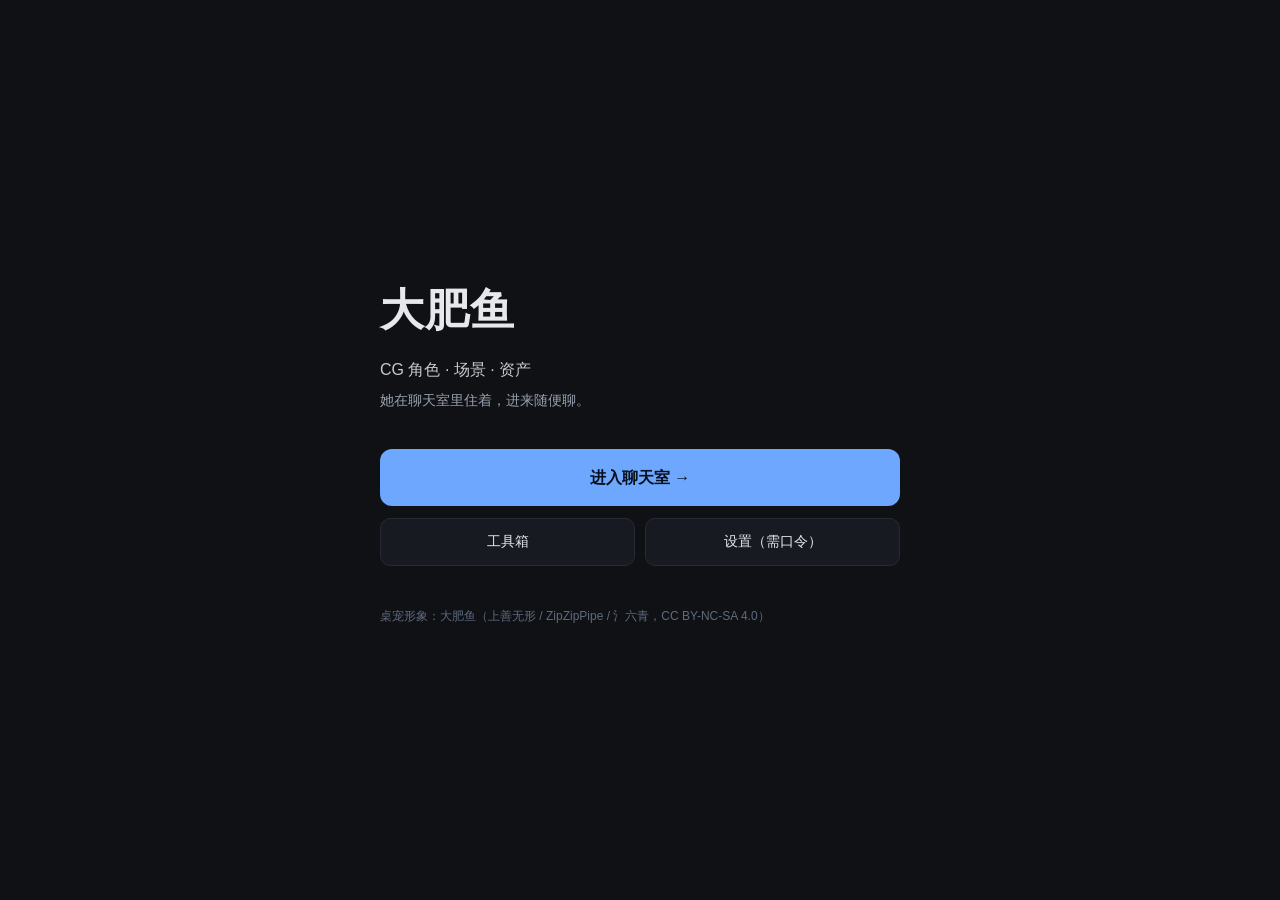
==== commit 0b496516: "Landing page linking to VoceChat" ====
--- a/index.html
+++ b/index.html
@@ -1,1715 +1,60 @@
-<!doctype html>
-<html lang="zh-CN">
-<head>
-<meta charset="utf-8">
-<meta name="viewport" content="width=device-width, initial-scale=1, viewport-fit=cover">
-<title>大肥鱼的聊天室</title>
-<style>
-  :root {
-    --bg: #0f1115; --panel: #171a21; --line: #262b35;
-    --text: #e6e8ec; --dim: #98a0ae; --accent: #6ea8fe; --bot: #232a36;
-    --danger: #ff8f8f;
-  }
-  * { box-sizing: border-box; }
-  html, body { height: 100%; }
-  body {
-    margin: 0; background: var(--bg); color: var(--text);
-    font: 15px/1.65 -apple-system, "Segoe UI", "Microsoft YaHei", sans-serif;
-    display: flex; flex-direction: column;
-  }
-
-  #login { position: fixed; inset: 0; z-index: 100; background: var(--bg); display: flex; align-items: center; justify-content: center; padding: 24px; }
-  #login.hide { display: none; }
-  .login-box { width: min(360px, 100%); }
-  .login-box h1 { font-size: 30px; margin: 0 0 6px; }
-  .login-box p { color: var(--dim); margin: 0 0 22px; font-size: 14px; }
-  .login-box input { width: 100%; padding: 12px 14px; border-radius: 10px; font: inherit; margin-bottom: 10px; background: #10131a; border: 1px solid var(--line); color: var(--text); }
-  .login-box input:focus { outline: 1px solid var(--accent); }
-  .login-box button { width: 100%; padding: 12px; border: none; border-radius: 10px; cursor: pointer; background: var(--accent); color: #08101f; font: inherit; font-weight: 600; }
-  #loginErr { color: var(--danger); font-size: 13px; min-height: 18px; margin-bottom: 6px; }
-
-  header { display: flex; align-items: center; justify-content: space-between; padding: 10px 16px; border-bottom: 1px solid var(--line); flex: none; background: var(--panel); }
-  header b { font-size: 15px; }
-  header .right { display: flex; gap: 14px; align-items: center; }
-  header .btn-link { color: var(--dim); font-size: 13px; cursor: pointer; background: none; border: 0; font: inherit; }
-  header .btn-link:hover { color: var(--text); }
-
-  #membersPop {
-    position: fixed; top: 52px; right: 16px; z-index: 60; width: 240px;
-    background: var(--panel); border: 1px solid var(--line); border-radius: 12px;
-    box-shadow: 0 12px 32px rgba(0,0,0,.45); display: none; overflow: hidden;
-  }
-  #membersPop.open { display: block; }
-  .pop-head {
-    display: flex; justify-content: space-between; align-items: center;
-    padding: 10px 12px; border-bottom: 1px solid var(--line); font-size: 13px; color: var(--dim);
-  }
-  .pop-head button { background: none; border: 0; color: var(--dim); font-size: 18px; cursor: pointer; line-height: 1; }
-  #membersList { max-height: 320px; overflow-y: auto; padding: 8px; }
-  .member { display: flex; align-items: center; gap: 9px; padding: 6px 4px; font-size: 13px; }
-  .member .avatar { width: 34px; height: 34px; font-size: 14px; }
-  .member .mt { color: #5f6b7d; font-size: 11px; margin-left: auto; }
-  .member.me .nickname { color: var(--accent); }
-  .empty-tip { color: var(--dim); font-size: 12px; padding: 12px; text-align: center; }
-
-  .filecard {
-    display: flex; align-items: center; gap: 10px; margin: 8px 0;
-    padding: 10px 12px; border: 1px solid var(--line); border-radius: 10px;
-    background: #12161d; max-width: 420px;
-  }
-  .filecard .fname { font-size: 13px; color: var(--text); font-family: ui-monospace, Consolas, monospace; }
-  .filecard .fpath { font-size: 11px; color: #5f6b7d; white-space: nowrap; overflow: hidden; text-overflow: ellipsis; }
-  .filecard button {
-    font: inherit; font-size: 12px; padding: 5px 12px; border-radius: 7px; cursor: pointer; flex: none;
-    background: #1d2230; border: 1px solid var(--line); color: var(--text);
-  }
-  .filecard button:hover { border-color: var(--accent); color: var(--accent); }
-  .codeblock {
-    margin: 8px 0; border: 1px solid var(--line); border-radius: 9px;
-    overflow: hidden; background: #0d1016;
-  }
-  .codehead {
-    display: flex; justify-content: space-between; align-items: center;
-    padding: 5px 10px; background: #161a22; border-bottom: 1px solid var(--line);
-    font-size: 12px; color: var(--dim);
-  }
-  .codehead button {
-    font: inherit; font-size: 12px; padding: 3px 9px; border-radius: 6px; cursor: pointer;
-    background: #1d2230; border: 1px solid var(--line); color: var(--text);
-  }
-  .codehead button:hover { border-color: var(--accent); color: var(--accent); }
-  .codeblock pre {
-    margin: 0; padding: 10px 12px; overflow-x: auto;
-    font: 12.5px/1.55 ui-monospace, Consolas, "Cascadia Mono", monospace;
-    white-space: pre; tab-size: 4;
-  }
-  .codeblock code { background: none; padding: 0; }
-  #log { flex: 1; overflow-y: auto; padding: 16px; display: flex; flex-direction: column; gap: 14px; }
-  .row { display: flex; gap: 11px; align-items: flex-start; }
-  .row.mine { flex-direction: row-reverse; }
-  .avatar {
-    width: 44px; height: 44px; border-radius: 50%; flex: none; object-fit: cover;
-    background: #2a3242; color: var(--dim); font-size: 17px; display: flex;
-    align-items: center; justify-content: center; overflow: hidden; user-select: none;
-  }
-  .col { display: flex; flex-direction: column; max-width: min(78%, 620px); }
-  .row.mine .col { align-items: flex-end; }
-  .meta { font-size: 12px; color: var(--dim); margin-bottom: 3px; }
-  .row.bot .meta { color: var(--accent); }
-  .bubble { padding: 9px 13px; border-radius: 12px; white-space: pre-wrap; word-break: break-word; background: var(--bot); }
-  .row.mine .bubble { background: var(--accent); color: #08101f; }
-  .row.bot .bubble { background: #1d2735; border: 1px solid #2c3a4f; }
-  .bubble.has-pic { padding: 6px; background: #1a1f29; }
-  .bubble img.pic { display: block; max-width: 260px; max-height: 320px; border-radius: 9px; cursor: zoom-in; }
-  .cap { margin-top: 6px; padding: 0 4px 2px; }
-  .sys { align-self: center; color: var(--danger); font-size: 12px; }
-
-  footer { position: relative; }
-  .chip {
-    border: 1px solid var(--line); background: #10131a; color: var(--dim);
-    border-radius: 999px; padding: 0 12px; font: inherit; font-size: 13px; cursor: pointer; white-space: nowrap;
-  }
-  .chip.on { border-color: var(--accent); color: var(--accent); background: #16233a; }
-  #cmdPop {
-    position: absolute; left: 12px; right: 12px; bottom: 100%; margin-bottom: 6px;
-    background: var(--panel); border: 1px solid var(--line); border-radius: 12px;
-    box-shadow: 0 12px 32px rgba(0,0,0,.5); display: none; z-index: 50;
-    max-height: 280px; overflow-y: auto;
-  }
-  #cmdPop.open { display: block; }
-  .cmd { display: flex; gap: 10px; align-items: baseline; padding: 9px 12px; cursor: pointer; font-size: 13px; }
-  .cmd .k { color: var(--accent); font-family: ui-monospace, Consolas, monospace; }
-  .cmd .d { color: var(--dim); font-size: 12px; }
-  .cmd.on { background: #232c42; }
-  footer { flex: none; border-top: 1px solid var(--line); background: var(--panel); }
-  #composer { display: flex; gap: 8px; padding: 10px 12px; }
-  #input { flex: 1; resize: none; max-height: 110px; padding: 10px 12px; border-radius: 10px; background: #10131a; border: 1px solid var(--line); color: var(--text); font: inherit; }
-  #input:focus { outline: 1px solid var(--accent); }
-  #send { border: none; border-radius: 10px; padding: 0 18px; cursor: pointer; background: var(--accent); color: #08101f; font-weight: 600; }
-  #send:disabled { opacity: .45; cursor: default; }
-  .typing { color: var(--dim); font-size: 12px; padding: 0 16px 8px; }
-
-  #pending { display: none; padding: 8px 12px 0; gap: 10px; align-items: center; }
-  #pending.on { display: flex; }
-  #pending img { width: 54px; height: 54px; object-fit: cover; border-radius: 8px; }
-  #pending span { color: var(--dim); font-size: 13px; }
-  #pending button { background: #2a3242; color: var(--text); border: 0; border-radius: 8px; padding: 5px 10px; cursor: pointer; font: inherit; font-size: 13px; }
-
-  /* drawer */
-  #drawer { position: fixed; inset: 0; z-index: 90; background: rgba(0,0,0,.55); display: none; justify-content: flex-end; }
-  #drawer.open { display: flex; }
-  .panel { width: min(820px, 100%); height: 100%; background: var(--panel); border-left: 1px solid var(--line); padding: 16px 18px 12px; display: flex; flex-direction: column; min-height: 0; }
-  .panel h2 { font-size: 17px; margin: 0; }
-  .panel h3 { font-size: 14px; margin: 0 0 10px; color: var(--text); }
-  .panel-head { display: flex; align-items: center; justify-content: space-between; padding-bottom: 12px; border-bottom: 1px solid var(--line); flex: none; }
-  .settings { flex: 1; min-height: 0; display: grid; grid-template-columns: 132px 1fr; gap: 14px; padding: 14px 0; }
-  .cats { display: flex; flex-direction: column; gap: 3px; overflow-y: auto; min-height: 0; }
-  .cats button { background: none; border: 0; text-align: left; padding: 8px 10px; border-radius: 8px; color: var(--dim); cursor: pointer; font: inherit; font-size: 13px; white-space: nowrap; }
-  .cats button:hover { background: #1c2130; color: var(--text); }
-  .cats button.on { background: #232c42; color: var(--text); }
-  .catbody { overflow-y: auto; min-height: 0; padding-right: 6px; }
-  .cat { display: none; }
-  .cat.on { display: block; }
-  .panel-foot { display: flex; gap: 8px; align-items: center; flex: none; padding-top: 12px; border-top: 1px solid var(--line); }
-  .panel-foot input { flex: 1; padding: 9px 11px; border-radius: 9px; font: inherit; min-width: 0; background: #10131a; border: 1px solid var(--line); color: var(--text); }
-  #saveMsg { flex: none; padding-top: 6px; font-size: 13px; min-height: 18px; }
-  @media (max-width: 720px) {
-    .settings { grid-template-columns: 1fr; }
-    .cats { flex-direction: row; flex-wrap: nowrap; overflow-x: auto; overflow-y: hidden; }
-    .cats button { flex: none; }
-  }
-  .field { margin-bottom: 16px; }
-  .field label { display: block; font-size: 13px; color: var(--dim); margin-bottom: 6px; }
-  .field select, .field input[type=text], .field input[type=password], .field input[type=date], .field textarea {
-    width: 100%; padding: 9px 11px; border-radius: 9px; font: inherit; background: #10131a; border: 1px solid var(--line); color: var(--text);
-  }
-  .field textarea { resize: vertical; min-height: 66px; }
-  .field .val { color: var(--accent); font-size: 13px; }
-  .panel .row-btns { display: flex; gap: 8px; margin-top: 8px; }
-  .panel button { padding: 10px 14px; border-radius: 9px; border: none; cursor: pointer; font: inherit; font-weight: 600; }
-  .primary { background: var(--accent); color: #08101f; }
-  .ghost { background: #22283a; color: var(--text); }
-  .hr { border-top: 1px solid var(--line); margin: 20px 0; }
-  .note { font-size: 12px; color: var(--dim); line-height: 1.5; }
-
-  .sec { margin-bottom: 10px; border: 1px solid var(--line); border-radius: 10px; padding: 0 10px; }
-  .sec summary {
-    cursor: pointer; font-size: 13px; color: var(--dim); padding: 10px 0; list-style: none;
-    display: flex; justify-content: space-between; align-items: center;
-  }
-  .sec summary::-webkit-details-marker { display: none; }
-  .sec summary::after { content: '展开'; font-size: 12px; }
-  .sec[open] summary::after { content: '收起'; }
-  .sec[open] summary { color: var(--text); }
-  .sec textarea {
-    width: 100%; padding: 9px 11px; border-radius: 9px; font: inherit; margin-bottom: 10px;
-    background: #10131a; border: 1px solid var(--line); color: var(--text); resize: vertical;
-  }
-  .sec textarea:focus { outline: 1px solid var(--accent); }
-
-  #tokenMeter {
-    display: flex; align-items: baseline; gap: 6px;
-    padding: 10px 12px; border-radius: 10px; background: #10131a;
-    border: 1px solid var(--line); margin-bottom: 16px;
-  }
-  #tokenNum { font-size: 20px; font-weight: 700; color: var(--accent); font-variant-numeric: tabular-nums; }
-  #tokenHint { font-size: 12px; color: var(--dim); }
-  #tokenMeter.warn #tokenNum { color: #ffcc66; }
-  #tokenMeter.over #tokenNum { color: var(--danger); }
-  #tokenMeter.over { border-color: var(--danger); }
-
-  .memlist {
-    font-size: 13px; color: var(--dim); max-height: 220px; overflow-y: auto;
-    border: 1px solid var(--line); border-radius: 10px; padding: 8px 10px; margin-bottom: 10px;
-    line-height: 1.6;
-  }
-  .memlist div { padding: 3px 0; border-bottom: 1px dashed #22262f; }
-  .memlist div:last-child { border-bottom: 0; }
-  .memlist .t { color: #5f6b7d; margin-right: 6px; font-size: 12px; }
-  .memlist .memhead {
-    color: var(--accent); font-size: 12px; margin: 8px 0 4px; letter-spacing: .04em;
-  }
-  .memlist .memhead:first-child { margin-top: 0; }
-
-  #avBox, #botAvBox {
-    width: 84px; height: 84px; border-radius: 50%; border: 1px dashed var(--line);
-    display: flex; align-items: center; justify-content: center; cursor: pointer;
-    background: #10131a; overflow: hidden; font-size: 12px; color: var(--dim); text-align: center;
-  }
-  #avBox:focus, #botAvBox:focus { outline: 1px solid var(--accent); }
-  #avBox img, #botAvBox img { width: 100%; height: 100%; object-fit: cover; }
-  #saveMsg { font-size: 13px; min-height: 18px; margin-top: 8px; }
-  #pet {
-    position: absolute; left: 50%; bottom: 100%;
-    transform: translateX(-50%); margin-bottom: -2px;
-    z-index: 35; cursor: pointer; user-select: none;
-    filter: drop-shadow(0 8px 14px rgba(0,0,0,.5));
-    animation: petBob 3.6s ease-in-out infinite;
-  }
-  #pet.thinking {
-    animation: petThink .9s ease-in-out infinite;
-    filter: drop-shadow(0 8px 20px rgba(110,168,254,.55));
-  }
-  @keyframes petThink {
-    0%, 100% { transform: translateX(-50%) translateY(0); }
-    50% { transform: translateX(-50%) translateY(-4px); }
-  }
-  #pet.talking { animation: petPop .55s ease; }
-  @keyframes petPop {
-    0% { transform: translateX(-50%) translateY(0); }
-    40% { transform: translateX(-50%) translateY(-6px); }
-    100% { transform: translateX(-50%) translateY(0); }
-  }
-  @keyframes petBob {
-    0%, 100% { transform: translateX(-50%) translateY(0); }
-    50% { transform: translateX(-50%) translateY(-3px); }
-  }
-  #pet img.petimg.petimg-plain {
-    width: 210px; height: auto; border-radius: 0; border: 0; background: none;
-  }
-  #pet .petimg {
-    display: block; width: 104px; height: 104px; border-radius: 50%;
-    object-fit: cover; border: 2px solid #2c3a4f; background: #171a21;
-    pointer-events: none;
-  }
-  @media (max-width: 720px) {
-    #pet { bottom: 52px; }
-    #pet .petimg { width: 72px; height: 72px; }
-    #pet img.petimg.petimg-plain { width: 132px; height: auto; }
-  }
-  #pet.hide { display: none; }
-  #petBubble {
-    position: fixed; z-index: 36; max-width: 220px;
-    background: #1d2735; border: 1px solid #2c3a4f; color: var(--text);
-    padding: 8px 12px; border-radius: 12px; font-size: 13px;
-    opacity: 0; transform: translateY(6px); transition: opacity .2s, transform .2s;
-    pointer-events: none;
-  }
-  #petBubble.on { opacity: 1; transform: translateY(0); }
-</style>
-</head>
-<body>
-
-<div id="login">
-  <div class="login-box">
-    <h1>大肥鱼的聊天室</h1>
-    <p>起个名字就能进。想换电脑还认得出你，就填一个身份 ID。</p>
-    <input id="nickInput" maxlength="16" placeholder="你的昵称" autocomplete="off">
-    <input id="passInput" maxlength="32" type="password" placeholder="房间口令（没设置就留空）" autocomplete="off">
-    <input id="idInput" maxlength="64" placeholder="身份 ID（自定，换电脑输同一个就同步）" autocomplete="off">
-    <div id="loginErr"></div>
-    <button id="enterBtn">进去</button>
-  </div>
-</div>
-
-<header>
-  <b>大肥鱼的聊天室</b>
-  <div class="right">
-    <button class="btn-link" id="membersBtn">在线 <span id="onlineCount">0</span></button>
-    <button class="btn-link" id="gearBtn">设置</button>
-    <button class="btn-link" id="meBtn">—</button>
-  </div>
-</header>
-
-<div id="membersPop">
-  <div class="pop-head">
-    <span>房间里的人</span>
-    <button id="membersClose">×</button>
-  </div>
-  <div id="membersList"></div>
-</div>
-
-<div id="log"></div>
-<div class="typing" id="typing"></div>
-
-<footer>
-  <div id="pet" title="点我"><div id="petStage"></div></div>
-  <div id="pending">
-    <img id="pendingImg" alt="">
-    <span>图片已就绪，点发送</span>
-    <button id="pendingCancel">取消</button>
-  </div>
-  <div id="cmdPop"></div>
-  <div id="composer">
-    <button id="forceChip" class="chip" title="连续回复：每条都回">连续</button>
-    <textarea id="input" rows="1" placeholder="说点什么…（打 / 唤出命令）" autocomplete="off"></textarea>
-    <button id="saveFileBtn" class="chip" style="display:none">存文件</button>
-    <button id="send">发送</button>
-  </div>
-</footer>
-
-<div id="drawer">
-  <div class="panel">
-    <div class="panel-head">
-      <h2>设置</h2>
-      <button class="ghost" id="closeBtn">关闭</button>
-    </div>
-
-    <div class="settings">
-      <nav class="cats" id="cats">
-        <button data-cat="basic" class="on">基本</button>
-        <button data-cat="avatar">头像</button>
-        <button data-cat="appearance" data-field="fAppearance">外貌</button>
-        <button data-cat="habits" data-field="fHabits">打字习惯</button>
-        <button data-cat="bans" data-field="fBans">禁止事项</button>
-        <button data-cat="emotions" data-field="fEmotions">情绪反应</button>
-        <button data-cat="mind" data-field="fMind">脾气与主见</button>
-        <button data-cat="life" data-field="fLife">生活与偏好</button>
-        <button data-cat="rules" data-field="fRules">聊天室规则</button>
-        <button data-cat="extra" data-field="fExtra">额外要求</button>
-        <button data-cat="members">成员</button>
-        <button data-cat="memory">记忆</button>
-        <button data-cat="log">记录导出</button>
-      </nav>
-
-      <div class="catbody">
-        <section class="cat on" data-cat="basic">
-          <p class="note" id="myUidLine">我的身份 UID：—</p>
-          <p class="note" id="ghLine">代码能力：—</p>
-          <div class="row-btns"><button class="ghost" id="ghTestBtn">测试仓库连接</button><button class="ghost" id="visionTestBtn">测试看图</button></div>
-          <pre id="visionTestOut" style="display:none;font-size:12px;background:#10131a;border:1px solid var(--line);border-radius:9px;padding:10px;white-space:pre-wrap;max-height:220px;overflow:auto;"></pre>
-          <pre id="ghTestOut" style="display:none;font-size:12px;background:#10131a;border:1px solid var(--line);border-radius:9px;padding:10px;white-space:pre-wrap;max-height:220px;overflow:auto;"></pre>
-
-          <div id="tokenMeter">
-            <span id="tokenNum">—</span>
-            <span id="tokenHint">/ 上限 4500 tokens</span>
-          </div>
-
-          <div class="field">
-            <label>名字</label>
-            <input type="text" id="fName" maxlength="12">
-          </div>
-
-          <div class="field">
-            <label>称呼大家</label>
-            <input type="text" id="fNickname" maxlength="12" placeholder="留空则正常称呼，例如：老板">
-          </div>
-
-          <div class="field">
-            <label>语气</label>
-            <select id="fTone">
-              <option value="sweet">温柔黏人</option>
-              <option value="cool">冷淡话少</option>
-              <option value="sharp">毒舌吐槽</option>
-              <option value="genki">元气活泼</option>
-            </select>
-          </div>
-
-          <div class="field">
-            <label>智力档位（同一模型，只调思考强度）</label>
-            <select id="fBrain">
-              <option value="fast">省电：不思考，最快最便宜</option>
-              <option value="normal">标准：轻思考，日常够用</option>
-              <option value="deep">深思：满强度，慢一些也贵一些</option>
-            </select>
-          </div>
-
-          <div class="field">
-            <label>话量</label>
-            <select id="fTalk">
-              <option value="quiet">很少，一句话</option>
-              <option value="normal">正常，一到三句</option>
-              <option value="wild">放开说，三到五句可分段</option>
-            </select>
-          </div>
-
-          <div class="field">
-            <label>她感兴趣的话题（逗号分隔，聊到这些她会主动接）</label>
-            <input type="text" id="fInterest" maxlength="300">
-          </div>
-
-          <div class="field">
-            <label>上面都不沾时的随机插话概率：<span class="val" id="fInterruptVal">15%</span></label>
-            <input type="range" id="fInterrupt" min="0" max="100" step="5" value="15" style="width:100%">
-          </div>
-        </section>
-
-        <section class="cat" data-cat="avatar">
-          <h3>我的头像</h3>
-          <div class="field">
-            <div id="avBox" tabindex="0">点这里<br>Ctrl+V 粘贴</div>
-            <p class="note">复制一张图片后点上面的圆圈再按 Ctrl+V。粘贴即上传，不走文件选择。</p>
-          </div>
-
-          <h3>她的头像</h3>
-          <div class="field">
-            <div id="botAvBox" tabindex="0">点这里<br>Ctrl+V 粘贴</div>
-            <p class="note">需要管理密钥。改完之后所有历史消息也会换成新头像。</p>
-          </div>
-        </section>
-
-        <section class="cat" data-cat="appearance">
-          <h3>外貌</h3>
-          <div class="field"><textarea id="fAppearance" rows="9"></textarea></div>
-        </section>
-
-        <section class="cat" data-cat="habits">
-          <h3>打字习惯</h3>
-          <div class="field"><textarea id="fHabits" rows="9"></textarea></div>
-        </section>
-
-        <section class="cat" data-cat="bans">
-          <h3>禁止事项</h3>
-          <div class="field"><textarea id="fBans" rows="9"></textarea></div>
-        </section>
-
-        <section class="cat" data-cat="emotions">
-          <h3>情绪反应</h3>
-          <div class="field"><textarea id="fEmotions" rows="9"></textarea></div>
-        </section>
-
-        <section class="cat" data-cat="mind">
-          <h3>脾气与主见</h3>
-          <div class="field"><textarea id="fMind" rows="9"></textarea></div>
-        </section>
-
-        <section class="cat" data-cat="life">
-          <h3>她的生活与偏好</h3>
-          <div class="field"><textarea id="fLife" rows="9"></textarea></div>
-        </section>
-
-        <section class="cat" data-cat="rules">
-          <h3>聊天室规则</h3>
-          <div class="field"><textarea id="fRules" rows="9"></textarea></div>
-        </section>
-
-        <section class="cat" data-cat="extra">
-          <h3>额外要求（可为空）</h3>
-          <div class="field"><textarea id="fExtra" rows="7" placeholder="比如：少提白米饭 / 可以聊画画技巧"></textarea></div>
-        </section>
-
-                <section class="cat" data-cat="members">
-          <h3>成员与权限</h3>
-          <p class="note">管理员可以给成员开「可写代码」或设成管理员。开关即时生效。</p>
-          <div id="memberAdminList" class="memlist">—</div>
-          <div class="row-btns">
-            <button class="ghost" id="memberAdminRefresh">刷新</button>
-          </div>
-        </section>
-
-        <section class="cat" data-cat="memory">
-          <h3>她的记忆</h3>
-          <p class="note">她会在聊天中自己记下一些事。这里看到的就是她记住的原文。</p>
-          <div id="memList" class="memlist">—</div>
-          <div class="row-btns">
-            <button class="ghost" id="memRefresh">刷新</button>
-            <button class="ghost" id="memClear">清空</button>
-          </div>
-        </section>
-
-        <section class="cat" data-cat="log">
-          <h3>导出聊天记录</h3>
-          <div class="field">
-            <label>日期</label>
-            <input type="date" id="fDate">
-          </div>
-          <div class="row-btns">
-            <button class="ghost" id="exportBtn">下载当日记录</button>
-          </div>
-          <p class="note">记录按天存在 OSS 里，不会自动删除。导出的是 JSON，一行一条。</p>
-        </section>
-      </div>
-    </div>
-
-    <div class="panel-foot">
-      <input type="password" id="fAdmin" placeholder="ADMIN_KEY">
-      <button class="primary" id="saveBtn">保存设定</button>
-      <button class="ghost" id="resetBtn">恢复默认</button>
-    </div>
-    <div id="saveMsg"></div>
-  </div>
-</div>
-
-
-
-<script>
-const API = 'https://site-chat-hkinbknrkv.cn-hangzhou.fcapp.run';
-const POLL_MS = 3000;
-
-let nick = localStorage.getItem('room_nick') || '';
-let pass = localStorage.getItem('room_pass') || '';
-let identity = localStorage.getItem('room_identity') || '';
-let myAv = localStorage.getItem('room_av') || '';       // 头像 key
-let myAvUrl = localStorage.getItem('room_av_url') || ''; // 头像预览地址
-let botAvatarUrl = '';
-let forceReply = localStorage.getItem('room_force') === '1';                                    // 大肥鱼的头像地址
-let pendingImg = null;   // { key, url }
-let offset = 0;
-let date = '';
-let polling = false;
-let seen = new Set();
-const recentLocal = new Map(); // 本地先渲染的消息，防回声
-
-const $ = (id) => document.getElementById(id);
-const logEl = $('log'), inputEl = $('input'), sendBtn = $('send'), typingEl = $('typing');
-const loginEl = $('login'), nickInput = $('nickInput'), passInput = $('passInput'), loginErr = $('loginErr');
-
-/* ---------------- 请求 ---------------- */
-async function api(body) {
-  const res = await fetch(API, {
-    method: 'POST',
-    headers: { 'Content-Type': 'application/json' },
-    body: JSON.stringify({ passcode: pass, identity, ...body }),
-  });
-  const data = await res.json().catch(() => ({}));
-  if (res.status === 401) {
-    const err = new Error(data.error || 'unauthorized');
-    err.auth = true;
-    throw err;
-  }
-  if (!res.ok) throw new Error(data.error || ('HTTP ' + res.status));
-  return data;
-}
-
-/* ---------------- 图片处理 ---------------- */
-function blobToDataUrl(blob) {
-  return new Promise((resolve, reject) => {
-    const fr = new FileReader();
-    fr.onload = () => resolve(fr.result);
-    fr.onerror = reject;
-    fr.readAsDataURL(blob);
-  });
-}
-
-/** 粘贴进来的图：缩放 + 转 JPEG，控制体积 */
-async function prepareImage(file, maxSide) {
-  if (file.type === 'image/gif' && file.size < 900 * 1024) {
-    return { data: await blobToDataUrl(file), mime: 'image/gif' };
-  }
-  const bitmap = await createImageBitmap(file);
-  const scale = Math.min(1, maxSide / Math.max(bitmap.width, bitmap.height));
-  const w = Math.max(1, Math.round(bitmap.width * scale));
-  const h = Math.max(1, Math.round(bitmap.height * scale));
-
-  const canvas = document.createElement('canvas');
-  canvas.width = w;
-  canvas.height = h;
-  const ctx = canvas.getContext('2d');
-  ctx.drawImage(bitmap, 0, 0, w, h);
-
-  const blob = await new Promise((r) => canvas.toBlob(r, 'image/jpeg', 0.82));
-  return { data: await blobToDataUrl(blob), mime: 'image/jpeg' };
-}
-
-async function uploadImage(file, kind) {
-  const maxSide = kind === 'avatar' ? 220 : 1600;
-  const { data, mime } = await prepareImage(file, maxSide);
-  const r = await api({ action: 'upload', kind, data, mime });
-  return r; // { key, url }
-}
-
-function firstImageFrom(items) {
-  for (const it of items || []) {
-    if (it.type && it.type.startsWith('image/')) return it.getAsFile();
-  }
-  return null;
-}
-
-/* ---------------- 登录 ---------------- */
-async function enter(name, code, idStr) {
-  loginErr.textContent = '';
-  const sPass = pass, sNick = nick, sId = identity;
-  pass = code; nick = name; identity = idStr;
-  try {
-    const boot = await api({ action: 'getConfig' });
-    botAvatarUrl = boot.botAvatarUrl || '';
-  } catch (e) {
-    pass = sPass; nick = sNick; identity = sId;
-    loginErr.textContent = e.auth ? '口令不对' : ('连不上：' + e.message);
-    return;
-  }
-  localStorage.setItem('room_nick', name);
-  localStorage.setItem('room_pass', code);
-  localStorage.setItem('room_identity', idStr);
-  loginEl.classList.add('hide');
-  $('meBtn').textContent = nick + ' · 换名';
-  await syncPerson();
-  start();
-}
-
-/** 拉取这个身份的服务器档案（头像跨设备同步）；服务器没有就补传本机头像 */
-async function syncPerson() {
-  if (!identity) {
-    $('myUidLine').textContent = '我的身份 UID：未设置身份 ID';
-    return;
-  }
-  try {
-    const d = await api({ action: 'whoami' });
-    if (d.uid) $('myUidLine').textContent = '我的身份 UID：' + d.uid;
-
-    if (d.person && d.person.avUrl) {
-      myAv = d.person.av || '';
-      myAvUrl = d.person.avUrl;
-      localStorage.setItem('room_av', myAv);
-      localStorage.setItem('room_av_url', myAvUrl);
-      return;
-    }
-
-    // 服务器上没有头像：把本机已有的补传上去（兼容加身份 ID 之前设过头像的情况）
-    if (myAv) {
-      try {
-        const p = await api({ action: 'setPerson', nick, av: myAv });
-        if (p.person && p.person.avUrl) {
-          myAvUrl = p.person.avUrl;
-          localStorage.setItem('room_av_url', myAvUrl);
-        }
-      } catch {}
-    }
-  } catch {}
-}
-
-$('enterBtn').addEventListener('click', () => {
-  const n = nickInput.value.trim();
-  if (n) enter(n, passInput.value, $('idInput').value.trim());
-});
-passInput.addEventListener('keydown', (e) => { if (e.key === 'Enter') $('idInput').focus(); });
-$('idInput').addEventListener('keydown', (e) => { if (e.key === 'Enter') $('enterBtn').click(); });
-nickInput.addEventListener('keydown', (e) => { if (e.key === 'Enter') passInput.focus(); });
-$('meBtn').addEventListener('click', () => {
-  loginEl.classList.remove('hide');
-  nickInput.value = nick;
-  passInput.value = pass;
-  $('idInput').value = identity;
-  nickInput.focus();
-});
-
-/* ---------------- 渲染 ---------------- */
-function timeStr(t) {
-  const d = new Date(t);
-  return String(d.getHours()).padStart(2, '0') + ':' + String(d.getMinutes()).padStart(2, '0');
-}
-
-function makeAvatar(url, name) {
-  if (url) {
-    const img = document.createElement('img');
-    img.className = 'avatar';
-    img.src = url;
-    img.alt = name;
-    return img;
-  }
-  const div = document.createElement('div');
-  div.className = 'avatar';
-  div.textContent = (name || '?').slice(0, 1).toUpperCase();
-  return div;
-}
-
-/* ---------- 代码块（折叠） ---------- */
-function renderCodeBlock(el, lang, raw) {
-  const code = raw.replace(/\n+$/, '');
-
-  const wrap = document.createElement('div');
-  wrap.className = 'codeblock';
-
-  const head = document.createElement('div');
-  head.className = 'codehead';
-
-  const lines = code.split('\n').length;
-
-  const label = document.createElement('span');
-  label.textContent = (lang || 'code') + ' · ' + lines + ' 行（已折叠）';
-
-  const pre = document.createElement('pre');
-  const cd = document.createElement('code');
-  cd.textContent = code;
-  pre.appendChild(cd);
-  pre.style.display = 'none';
-
-  const toggle = document.createElement('button');
-  toggle.textContent = '展开';
-  toggle.addEventListener('click', () => {
-    const open = pre.style.display !== 'none';
-    pre.style.display = open ? 'none' : 'block';
-    toggle.textContent = open ? '展开' : '收起';
-  });
-
-  const btn = document.createElement('button');
-  btn.textContent = '复制';
-  btn.addEventListener('click', async () => {
-    try {
-      await navigator.clipboard.writeText(code);
-      btn.textContent = '已复制';
-      setTimeout(() => (btn.textContent = '复制'), 1400);
-    } catch {
-      btn.textContent = '复制失败';
-      setTimeout(() => (btn.textContent = '复制'), 1400);
-    }
-  });
-
-  head.append(label, toggle, btn);
-  wrap.append(head, pre);
-  el.appendChild(wrap);
-}
-
-/* ---------- 文件卡片（复制的是文件全文） ---------- */
-function renderFileCard(el, path) {
-  const card = document.createElement('div');
-  card.className = 'filecard';
-
-  const icon = document.createElement('span');
-  icon.textContent = '📄';
-  icon.style.fontSize = '16px';
-
-  const info = document.createElement('div');
-  info.style.cssText = 'display:flex;flex-direction:column;min-width:0;';
-
-  const name = document.createElement('span');
-  name.className = 'fname';
-  name.textContent = path.split('/').pop();
-
-  const sub = document.createElement('span');
-  sub.className = 'fpath';
-  sub.textContent = path;
-
-  info.append(name, sub);
-
-  const copy = document.createElement('button');
-  copy.textContent = '复制';
-  copy.style.marginLeft = 'auto';
-  copy.addEventListener('click', async () => {
-    const old = copy.textContent;
-    copy.textContent = '读取中…';
-    try {
-      const d = await api({ action: 'file', path });
-      if (!d.ok) throw new Error(d.error || '读取失败');
-      await navigator.clipboard.writeText(d.text);
-      copy.textContent = '已复制 ' + d.text.split('\n').length + ' 行';
-      setTimeout(() => (copy.textContent = old), 1800);
-    } catch (e) {
-      copy.textContent = '失败';
-      setTimeout(() => (copy.textContent = old), 1800);
-    }
-  });
-
-  card.append(icon, info, copy);
-  el.appendChild(card);
-}
-
-function fillBubble(el, text) {
-  const re = /```([a-zA-Z0-9#+-]*)\r?\n?([\s\S]*?)```|\[\[file:([^\]]+)\]\]/g;
-  let last = 0;
-  let m;
-
-  while ((m = re.exec(text))) {
-    if (m.index > last) el.appendChild(document.createTextNode(text.slice(last, m.index)));
-
-    if (m[3]) {
-      renderFileCard(el, m[3].trim());
-    } else {
-      renderCodeBlock(el, m[1], m[2]);
-    }
-
-    last = re.lastIndex;
-  }
-
-  if (last < text.length) el.appendChild(document.createTextNode(text.slice(last)));
-}
-
-function addMessage(m) {
-  if (!m || seen.has(m.id)) return;
-
-  // 本地已经先渲染过同一条（回声），跳过
-  if (m.nick === nick && !m.bot) {
-    const ago = recentLocal.get(m.text);
-    if (ago && Date.now() - ago < 15000) {
-      recentLocal.delete(m.text);
-      seen.add(m.id);
-      return;
-    }
-  }
-
-  seen.add(m.id);
-
-  const row = document.createElement('div');
-  row.className = 'row' + (m.nick === nick ? ' mine' : '') + (m.bot ? ' bot' : '');
-
-  const avUrl = m.bot ? botAvatarUrl : m.nick === nick ? myAvUrl : m.avUrl;
-  row.appendChild(makeAvatar(avUrl, m.nick));
-
-  const col = document.createElement('div');
-  col.className = 'col';
-
-  const meta = document.createElement('div');
-  meta.className = 'meta';
-  meta.textContent = m.nick + ' · ' + timeStr(m.t);
-  col.appendChild(meta);
-
-  const bubble = document.createElement('div');
-  bubble.className = 'bubble';
-
-  if (m.imgUrl) {
-    bubble.classList.add('has-pic');
-    const img = document.createElement('img');
-    img.className = 'pic';
-    img.src = m.imgUrl;
-    img.alt = '图片';
-    img.loading = 'lazy';
-    img.addEventListener('click', () => window.open(m.imgUrl, '_blank'));
-    bubble.appendChild(img);
-    if (m.text) {
-      const cap = document.createElement('div');
-      cap.className = 'cap';
-      cap.textContent = m.text;
-      bubble.appendChild(cap);
-    }
-  } else {
-    fillBubble(bubble, m.text);
-  }
-
-  col.appendChild(bubble);
-  row.appendChild(col);
-  logEl.appendChild(row);
-  logEl.scrollTop = logEl.scrollHeight;
-}
-
-function addSystem(text) {
-  const el = document.createElement('div');
-  el.className = 'sys';
-  el.textContent = text;
-  logEl.appendChild(el);
-}
-
-/* ---------------- 轮询 ---------------- */
-async function poll() {
-  if (polling || !nick) return;
-  polling = true;
-  try {
-    const data = await api({ action: 'log', date, offset });
-    if (data.rotated || (data.date && date && data.date !== date)) {
-      logEl.innerHTML = '';
-      seen = new Set();
-      offset = 0;
-      date = data.date;
-      return;
-    }
-    if (data.botAvatarUrl !== undefined) botAvatarUrl = data.botAvatarUrl;
-    date = data.date;
-    offset = data.offset;
-    (data.messages || []).forEach(addMessage);
-    if ((data.messages || []).some((m) => m.bot)) petTalking();
-    syncPetFace();
-  } catch (e) {
-    if (e.auth) {
-      loginEl.classList.remove('hide');
-      loginErr.textContent = '需要口令才能继续';
-    }
-  } finally {
-    polling = false;
-  }
-}
-
-function start() {
-  logEl.innerHTML = '';
-  seen = new Set();
-  offset = 0;
-  date = '';
-  poll();
-  setInterval(poll, POLL_MS);
-  startHeartbeat();
-  refreshMembers();
-}
-
-/* ---------------- 在线成员 ---------------- */
-let hbTimer = null;
-let lastMembers = [];
-
-function startHeartbeat() {
-  const beat = () => {
-    if (document.hidden || !nick) return;
-    api({ action: 'heartbeat', nick, av: myAv }).catch(() => {});
-  };
-  beat();
-  clearInterval(hbTimer);
-  hbTimer = setInterval(beat, 25000);
-  document.addEventListener('visibilitychange', () => {
-    if (!document.hidden) beat();
-  });
-}
-
-function memberRow(m, online) {
-  const row = document.createElement('div');
-  row.className = 'member' + (m.nick === nick ? ' me' : '');
-  row.appendChild(makeAvatar(m.avUrl, m.nick));
-
-  const nm = document.createElement('span');
-  nm.className = 'nickname';
-  nm.textContent = m.nick + (m.nick === nick ? '（你）' : '');
-  row.appendChild(nm);
-
-  const t = document.createElement('span');
-  t.className = 'mt';
-  if (online) {
-    const sec = Math.max(0, Math.floor((Date.now() - m.t) / 1000));
-    t.textContent = sec < 10 ? '在线' : sec + 's 前';
-  } else {
-    const d = new Date(m.t);
-    t.textContent = (d.getMonth() + 1) + '/' + d.getDate() + ' 来过';
-  }
-  row.appendChild(t);
-  return row;
-}
-
-function renderMembers(data) {
-  const box = $('membersList');
-  box.innerHTML = '';
-
-  const online = (data && data.online) || [];
-  const offline = (data && data.offline) || [];
-
-  if (!online.length && !offline.length) {
-    box.innerHTML = '<div class="empty-tip">还没人</div>';
-    return;
-  }
-
-  if (online.length) {
-    const h = document.createElement('div');
-    h.className = 'memhead';
-    h.textContent = '在线 ' + online.length;
-    box.appendChild(h);
-    online.forEach((m) => box.appendChild(memberRow(m, true)));
-  }
-
-  if (offline.length) {
-    const h = document.createElement('div');
-    h.className = 'memhead';
-    h.textContent = '离线 ' + offline.length;
-    box.appendChild(h);
-    offline.forEach((m) => box.appendChild(memberRow(m, false)));
-  }
-}
-
-async function refreshMembers() {
-  try {
-    const d = await api({ action: 'members' });
-    $('onlineCount').textContent = d.count || 0;
-    lastMembers = d;
-    if ($('membersPop').classList.contains('open')) renderMembers(lastMembers);
-  } catch {}
-}
-
-
-$('membersBtn').addEventListener('click', async () => {
-  const pop = $('membersPop');
-  pop.classList.toggle('open');
-  if (pop.classList.contains('open')) {
-    await refreshMembers();
-    renderMembers(lastMembers);
-  }
-});
-
-$('membersClose').addEventListener('click', () => $('membersPop').classList.remove('open'));
-
-setInterval(refreshMembers, 30000);
-
-/* ---------------- 发送 ---------------- */
-async function send() {
-  const text = inputEl.value.trim();
-  if (!nick) return;
-  if (!text && !pendingImg) return;
-
-  const payload = { action: 'send', nick, text };
-  if (pendingImg) payload.img = pendingImg.key;
-  if (myAv) payload.av = myAv;
-
-  const imgUrl = pendingImg ? pendingImg.url : '';
-
-  inputEl.value = '';
-  clearPending();
-  sendBtn.disabled = true;
-  inputEl.focus();
-
-  // 先本地立刻显示，不等服务器
-  if (text) recentLocal.set(text, Date.now());
-  addMessage({ id: 'local-' + Date.now(), t: Date.now(), nick, text, imgUrl });
-  logEl.scrollTop = logEl.scrollHeight;
-
-  try {
-    const data = await api(payload);
-    if (data.botAvatarUrl !== undefined) botAvatarUrl = data.botAvatarUrl;
-    (data.messages || []).forEach(addMessage);
-    if ((data.messages || []).some((m) => m.bot)) petTalking();
-    syncPetFace();
-  } catch (e) {
-    addSystem('发送失败：' + e.message);
-  } finally {
-    sendBtn.disabled = false;
-    inputEl.focus();
-  }
-
-  // 她的回复在后台跑，不阻塞输入
-  typingEl.textContent = '她可能在打字…';
-  petThinking(true);
-  try {
-    const r = await api({ action: 'reply', nick, text, force: forceReply });
-    if (r.botAvatarUrl !== undefined) botAvatarUrl = r.botAvatarUrl;
-    (r.messages || []).forEach(addMessage);
-    if ((r.messages || []).some((m) => m.bot)) petTalking();
-    logEl.scrollTop = logEl.scrollHeight;
-  } catch {
-    /* 回复失败就靠轮询兜底 */
-  } finally {
-    petThinking(false);
-    typingEl.textContent = '';
-    poll();
-  }
-}
-
-sendBtn.addEventListener('click', send);
-inputEl.addEventListener('keydown', (e) => {
-  if (cmdOpen) {
-    if (e.key === 'ArrowDown') {
-      e.preventDefault();
-      highlightCmd((cmdIndex + 1) % cmdList.length);
-      return;
-    }
-    if (e.key === 'ArrowUp') {
-      e.preventDefault();
-      highlightCmd((cmdIndex - 1 + cmdList.length) % cmdList.length);
-      return;
-    }
-    if (e.key === 'Enter') {
-      e.preventDefault();
-      runCommand(cmdList[cmdIndex]);
-      return;
-    }
-    if (e.key === 'Escape' || e.key === 'Tab') {
-      e.preventDefault();
-      closeCmd();
-      return;
-    }
-  }
-  if (e.key === 'Enter' && !e.shiftKey) { e.preventDefault(); send(); }
-});
-
-/* 粘贴发图 */
-inputEl.addEventListener('paste', async (e) => {
-  const file = firstImageFrom(e.clipboardData && e.clipboardData.items);
-  if (!file) return;
-  e.preventDefault();
-  typingEl.textContent = '图片处理中…';
-  try {
-    const r = await uploadImage(file, 'img');
-    pendingImg = r;
-    $('pendingImg').src = r.url;
-    $('pending').classList.add('on');
-  } catch (err) {
-    addSystem('图片上传失败：' + err.message);
-  } finally {
-    typingEl.textContent = '';
-  }
-});
-
-document.addEventListener('paste', async (e) => {
-  // 头像框有自己的处理器，不要在这里再兜底一次（否则会覆盖成「我的头像」）
-  const t = e.target;
-  if (t && t.closest && t.closest('#botAvBox, #avBox')) return;
-  if (document.activeElement === inputEl) return; // 已经由输入框处理
-  if (!$('drawer').classList.contains('open')) return;
-  const file = firstImageFrom(e.clipboardData && e.clipboardData.items);
-  if (!file) return;
-  e.preventDefault();
-  await setAvatarFromFile(file);
-});
-
-function clearPending() {
-  pendingImg = null;
-  $('pending').classList.remove('on');
-  $('pendingImg').removeAttribute('src');
-}
-
-$('pendingCancel').addEventListener('click', clearPending);
-
-/* ---------------- 头像 ---------------- */
-async function setAvatarFromFile(file) {
-  const msg = $('saveMsg');
-  msg.style.color = 'var(--dim)';
-  msg.textContent = '头像上传中…';
-  try {
-    const r = await uploadImage(file, 'avatar');
-    myAv = r.key;
-    myAvUrl = r.url;
-    localStorage.setItem('room_av', myAv);
-    localStorage.setItem('room_av_url', myAvUrl);
-    if (identity) {
-      try {
-        await api({ action: 'setPerson', nick, av: myAv });
-      } catch {}
-    }
-    renderAvatarBox();
-    msg.style.color = 'var(--accent)';
-    msg.textContent = identity
-      ? '头像已更新，并同步到你的身份，换电脑登录会自动带上。'
-      : '头像已更新。填了身份 ID 才能跨电脑同步。';
-  } catch (e) {
-    msg.style.color = 'var(--danger)';
-    msg.textContent = '头像上传失败：' + e.message;
-  }
-}
-
-function renderAvatarBox() {
-  const box = $('avBox');
-  box.innerHTML = myAvUrl
-    ? '<img src="' + myAvUrl + '" alt="头像">'
-    : '点这里<br>Ctrl+V 粘贴';
-}
-
-$('avBox').addEventListener('paste', async (e) => {
-  const file = firstImageFrom(e.clipboardData && e.clipboardData.items);
-  if (!file) return;
-  e.preventDefault();
-  e.stopPropagation();
-  await setAvatarFromFile(file);
-});
-
-$('avBox').addEventListener('click', () => $('avBox').focus());
-
-/* ---------------- 她的头像 ---------------- */
-function renderBotAvatarBox() {
-  const box = $('botAvBox');
-  box.innerHTML = botAvatarUrl
-    ? '<img src="' + botAvatarUrl + '" alt="她的头像">'
-    : '点这里<br>Ctrl+V 粘贴';
-}
-
-$('botAvBox').addEventListener('paste', async (e) => {
-  const file = firstImageFrom(e.clipboardData && e.clipboardData.items);
-  if (!file) return;
-  e.preventDefault();
-  e.stopPropagation();
-  const msg = $('saveMsg');
-  msg.style.color = 'var(--dim)';
-  msg.textContent = '上传她的头像…';
-  try {
-    const r = await uploadImage(file, 'avatar');
-    const d = await api({ action: 'setBotAvatar', adminKey: $('fAdmin').value, av: r.key });
-    botAvatarUrl = d.botAvatarUrl || r.url;
-    renderBotAvatarBox();
-    msg.style.color = 'var(--accent)';
-    msg.textContent = '她的头像已更新，历史消息也换过来了。';
-    start();
-  } catch (err) {
-    msg.style.color = 'var(--danger)';
-    msg.textContent = '更新失败：' + (err.auth ? '管理密钥不对' : err.message);
-  }
-});
-
-$('botAvBox').addEventListener('click', () => $('botAvBox').focus());
-
-/* ---------------- 设置 ---------------- */
-const drawer = $('drawer');
-
-// 左侧分类切换
-$('cats').addEventListener('click', (e) => {
-  const btn = e.target.closest('button[data-cat]');
-  if (!btn) return;
-  document.querySelectorAll('.cats button').forEach((b) => b.classList.toggle('on', b === btn));
-  document.querySelectorAll('.cat').forEach((s) => s.classList.toggle('on', s.dataset.cat === btn.dataset.cat));
-  if (btn.dataset.cat === 'members') loadMemberAdmin();
-  if (btn.dataset.cat === 'memory') loadMemoryUI();
-});
-const saveMsg = $('saveMsg');
-let lastDefaults = null;
-
-const FIELDS = {
-  fName: 'name',
-  fNickname: 'nickname',
-  fTone: 'tone',
-  fTalk: 'talk',
-  fBrain: 'brain',
-  fInterrupt: 'interrupt',
-  fAppearance: 'appearance',
-  fHabits: 'habits',
-  fBans: 'bans',
-  fEmotions: 'emotions',
-  fMind: 'mind',
-  fLife: 'life',
-  fRules: 'rules',
-  fExtra: 'extra',
-  fInterest: 'interest',
-};
-
-function fillForm(cfg) {
-  for (const [elId, key] of Object.entries(FIELDS)) {
-    const el = $(elId);
-    if (!el) continue;
-    el.value = cfg[key] ?? '';
-  }
-  $('fInterruptVal').textContent = cfg.interrupt + '%';
-  refreshMeters();
-}
-
-function readForm() {
-  const cfg = {};
-  for (const [elId, key] of Object.entries(FIELDS)) {
-    const el = $(elId);
-    if (!el) continue;
-    cfg[key] = key === 'interrupt' ? Number(el.value) : el.value;
-  }
-  return cfg;
-}
-
-/* ---------- token 估算（和后端同一套算法） ---------- */
-const TOKEN_BUDGET = 4500;
-const SCAFFOLD_TOKENS = 200; // 模板里的固定句子
-
-function estTokens(text) {
-  let cjk = 0, other = 0;
-  for (const ch of String(text || '')) {
-    const code = ch.codePointAt(0);
-    if ((code >= 0x3000 && code <= 0x9fff) || (code >= 0xf900 && code <= 0xfaff) ||
-        (code >= 0xff00 && code <= 0xffef) || (code >= 0x20000 && code <= 0x2ffff)) {
-      cjk += 1;
-    } else {
-      other += 1;
-    }
-  }
-  return Math.ceil(cjk + other / 4);
-}
-
-function refreshMeters() {
-  const cfg = readForm();
-  let sum = 0;
-  for (const [elId, key] of Object.entries(FIELDS)) {
-    const el = $(elId);
-    if (!el) continue;
-    sum += estTokens(cfg[key]);
-  }
-  const total = sum + SCAFFOLD_TOKENS;
-
-  const meter = $('tokenMeter');
-  $('tokenNum').textContent = '≈ ' + total;
-  const hint = $('tokenHint');
-  meter.classList.remove('warn', 'over');
-  if (total > TOKEN_BUDGET) {
-    meter.classList.add('over');
-    hint.textContent = '/ 上限 ' + TOKEN_BUDGET + '，超了 ' + (total - TOKEN_BUDGET) + '，建议精简';
-  } else if (total > TOKEN_BUDGET * 0.85) {
-    meter.classList.add('warn');
-    hint.textContent = '/ 上限 ' + TOKEN_BUDGET + '，快到了';
-  } else {
-    hint.textContent = '/ 上限 ' + TOKEN_BUDGET + ' tokens';
-  }
-
-  // 左侧分类也标上各自用量
-  document.querySelectorAll('.cats button[data-field]').forEach((b) => {
-    const el = $(b.dataset.field);
-    if (!el) return;
-    if (!b.dataset.label) b.dataset.label = b.textContent.trim();
-    b.textContent = b.dataset.label + ' · ' + estTokens(el.value);
-  });
-}
-
-$('gearBtn').addEventListener('click', async () => {
-  drawer.classList.add('open');
-  saveMsg.textContent = '';
-  renderAvatarBox();
-  try {
-    const { config, defaults, botAvatarUrl: bav, github } = await api({ action: 'getConfig' });
-    lastDefaults = defaults;
-    if (bav !== undefined) botAvatarUrl = bav;
-    if (github) {
-      $('ghLine').textContent = github.configured
-        ? '代码能力：已连接 ' + github.repo + (github.allowWrite ? '（可读可写）' : '（只读）')
-        : '代码能力：未配置，检查 GITHUB_REPO / GITHUB_TOKEN';
-    }
-    fillForm(config);
-    renderBotAvatarBox();
-    loadMemoryUI();
-  } catch (e) {
-    saveMsg.textContent = '读不到当前设定：' + e.message;
-  }
-});
-
-$('fInterrupt').addEventListener('input', (e) => {
-  $('fInterruptVal').textContent = e.target.value + '%';
-});
-
-drawer.addEventListener('input', refreshMeters);
-drawer.addEventListener('change', refreshMeters);
-
-$('resetBtn').addEventListener('click', () => {
-  if (!lastDefaults) return;
-  fillForm(lastDefaults);
-  saveMsg.style.color = 'var(--dim)';
-  saveMsg.textContent = '已填入默认值，记得点「保存设定」才会生效。';
-});
-
-$('closeBtn').addEventListener('click', () => drawer.classList.remove('open'));
-drawer.addEventListener('click', (e) => { if (e.target === drawer) drawer.classList.remove('open'); });
-
-$('saveBtn').addEventListener('click', async () => {
-  saveMsg.style.color = 'var(--dim)';
-  saveMsg.textContent = '保存中…';
-  try {
-    const { config } = await api({ action: 'setConfig', adminKey: $('fAdmin').value, config: readForm() });
-    fillForm(config);
-    saveMsg.style.color = 'var(--accent)';
-    saveMsg.textContent = '已保存，下一条消息就按新设定来。';  } catch (e) {
-    saveMsg.style.color = 'var(--danger)';
-    saveMsg.textContent = '保存失败：' + (e.auth ? '管理密钥不对' : e.message);
-  }
-});
-
-/* ---------------- 导出 ---------------- */
-$('exportBtn').addEventListener('click', async () => {
-  const day = $('fDate').value;
-  saveMsg.style.color = 'var(--dim)';
-  saveMsg.textContent = '导出中…';
-  try {
-    const data = await api({ action: 'export', adminKey: $('fAdmin').value, date: day });
-    if (!data.text) {
-      saveMsg.style.color = 'var(--danger)';
-      saveMsg.textContent = '那天没有记录。';
-      return;
-    }
-    const blob = new Blob([data.text], { type: 'application/x-ndjson' });
-    const a = document.createElement('a');
-    a.href = URL.createObjectURL(blob);
-    a.download = 'chat-' + data.date + '.jsonl';
-    a.click();
-    URL.revokeObjectURL(a.href);
-    saveMsg.style.color = 'var(--accent)';
-    saveMsg.textContent = '已下载 ' + data.date + ' 的记录。';
-  } catch (e) {
-    saveMsg.style.color = 'var(--danger)';
-    saveMsg.textContent = '导出失败：' + (e.auth ? '管理密钥不对' : e.message);
-  }
-});
-
-/* ---------------- 记忆面板 ---------------- */
-function memRow(m) {
-  const row = document.createElement('div');
-  const dt = new Date(m.updatedAt || m.t);
-  const tag = document.createElement('span');
-  tag.className = 't';
-  tag.textContent = (dt.getMonth() + 1) + '/' + dt.getDate();
-  row.appendChild(tag);
-  row.appendChild(document.createTextNode(m.text));
-  return row;
-}
-
-async function loadMemoryUI() {
-  const box = $('memList');
-  box.textContent = '读取中…';
-  try {
-    const d = await api({ action: 'memories' });
-    const list = d.memories || [];
-    if (!list.length) {
-      box.textContent = '还没记住什么。多聊几句，或者直接跟她说「记住 xxx」。';
-      return;
-    }
-
-    const groups = new Map();
-    for (const m of list) {
-      const key = m.about || '';
-      if (!groups.has(key)) groups.set(key, []);
-      groups.get(key).push(m);
-    }
-
-    box.innerHTML = '';
-    const keys = [...groups.keys()].sort((a, b) => {
-      if (a === b) return 0;
-      if (!a) return 1;
-      if (!b) return -1;
-      return a.localeCompare(b, 'zh');
-    });
-
-    for (const key of keys) {
-      const head = document.createElement('div');
-      head.className = 'memhead';
-      head.textContent = key ? '关于 ' + key : '其他';
-      box.appendChild(head);
-      for (const m of groups.get(key)) box.appendChild(memRow(m));
-    }
-  } catch (e) {
-    box.textContent = '读取失败：' + e.message;
-  }
-}
-
-$('memRefresh').addEventListener('click', loadMemoryUI);
-
-$('memClear').addEventListener('click', async () => {
-  if (!confirm('清空她记住的所有事？这个操作不可撤销。')) return;
-  saveMsg.style.color = 'var(--dim)';
-  saveMsg.textContent = '清空中…';
-  try {
-    await api({ action: 'clearMemory', adminKey: $('fAdmin').value });
-    saveMsg.style.color = 'var(--accent)';
-    saveMsg.textContent = '已清空。';
-    loadMemoryUI();
-  } catch (e) {
-    saveMsg.style.color = 'var(--danger)';
-    saveMsg.textContent = '清空失败：' + (e.auth ? '管理密钥不对' : e.message);
-  }
-});
-
-/* ---------------- 长文本直接存文件 ---------------- */
-const saveFileBtn = $('saveFileBtn');
-
-inputEl.addEventListener('input', () => {
-  saveFileBtn.style.display = inputEl.value.length > 600 ? '' : 'none';
-});
-
-saveFileBtn.addEventListener('click', async () => {
-  const content = inputEl.value;
-  if (!content.trim()) return;
-
-  const guess = content.includes('def ') || content.includes('import ') ? 'code/tool.py' : 'code/snippet.txt';
-  const path = prompt('保存到哪个路径？', guess);
-  if (!path) return;
-
-  saveFileBtn.textContent = '保存中…';
-  try {
-    const d = await api({ action: 'saveFile', path: path.trim(), content });
-    if (!d.ok) throw new Error(d.error || '保存失败');
-    inputEl.value = '';
-    saveFileBtn.style.display = 'none';
-    saveFileBtn.textContent = '存文件';
-    addSystem('已保存到 ' + d.path);
-  } catch (e) {
-    saveFileBtn.textContent = '存文件';
-    alert('保存失败：' + e.message);
-  }
-});
-
-/* ---------------- 连续回复 & 命令面板 ---------------- */
-function toggleForce() {
-  forceReply = !forceReply;
-  localStorage.setItem('room_force', forceReply ? '1' : '0');
-  renderForceChip();
-}
-
-function renderForceChip() {
-  const b = $('forceChip');
-  b.classList.toggle('on', forceReply);
-  b.textContent = forceReply ? '连续 · 开' : '连续';
-}
-
-$('forceChip').addEventListener('click', toggleForce);
-renderForceChip();
-
-function openSettings(cat) {
-  if (!$('drawer').classList.contains('open')) $('gearBtn').click();
-  setTimeout(() => {
-    const b = document.querySelector('.cats button[data-cat="' + cat + '"]');
-    if (b) b.click();
-  }, 150);
-}
-
-function showHelp() {
-  const text = COMMANDS.map((c) => c.cmd + '   ' + c.desc).join('\n');
-  const row = document.createElement('div');
-  row.className = 'row bot';
-  const col = document.createElement('div');
-  col.className = 'col';
-  const meta = document.createElement('div');
-  meta.className = 'meta';
-  meta.textContent = '命令';
-  const bubble = document.createElement('div');
-  bubble.className = 'bubble';
-  bubble.textContent = text;
-  col.append(meta, bubble);
-  row.append(makeAvatar(botAvatarUrl, '命令'), col);
-  logEl.appendChild(row);
-  logEl.scrollTop = logEl.scrollHeight;
-}
-
-const COMMANDS = [
-  { cmd: '/连续', desc: '开或关连续回复（每条都回）', run: toggleForce },
-  { cmd: '/清屏', desc: '清空当前聊天显示', run: () => { logEl.innerHTML = ''; seen = new Set(); } },
-  { cmd: '/成员', desc: '看看谁在房间', run: () => { $('membersPop').classList.add('open'); refreshMembers(); } },
-  { cmd: '/记忆', desc: '看她记住了什么', run: () => openSettings('memory') },
-  { cmd: '/设定', desc: '打开她的设定', run: () => openSettings('basic') },
-  { cmd: '/权限', desc: '管理成员权限（需管理员）', run: () => openSettings('members') },
-  { cmd: '/工具', desc: '打开工具箱页面', run: () => window.open('/code/', '_blank') },
-  { cmd: '/桌宠', desc: '把桌宠叫出来或藏起来', run: () => { const on = togglePet(); addSystem(on); } },
-  { cmd: '/帮助', desc: '列出所有命令', run: showHelp },
-];
-
-let cmdOpen = false;
-let cmdIndex = 0;
-let cmdList = [];
-
-function cmdFilter(q) {
-  const s = q.slice(1).trim();
-  return COMMANDS.filter((c) => !s || c.cmd.slice(1).includes(s) || c.desc.includes(s));
-}
-
-function highlightCmd(i) {
-  cmdIndex = i;
-  const rows = $('cmdPop').querySelectorAll('.cmd');
-  rows.forEach((r, idx) => r.classList.toggle('on', idx === i));
-  if (rows[i]) rows[i].scrollIntoView({ block: 'nearest' });
-}
-
-function closeCmd() {
-  $('cmdPop').classList.remove('open');
-  cmdOpen = false;
-}
-
-function runCommand(cmd) {
-  inputEl.value = '';
-  closeCmd();
-  cmd.run();
-}
-
-function renderCmdPop(list) {
-  const pop = $('cmdPop');
-  cmdList = list;
-
-  if (!list.length) {
-    closeCmd();
-    return;
-  }
-
-  pop.innerHTML = '';
-  list.forEach((c, i) => {
-    const row = document.createElement('div');
-    row.className = 'cmd' + (i === 0 ? ' on' : '');
-    const k = document.createElement('span');
-    k.className = 'k';
-    k.textContent = c.cmd;
-    const d = document.createElement('span');
-    d.className = 'd';
-    d.textContent = c.desc;
-    row.append(k, d);
-    row.addEventListener('mousedown', (e) => {
-      e.preventDefault();
-      runCommand(c);
-    });
-    pop.appendChild(row);
-  });
-
-  pop.classList.add('open');
-  cmdOpen = true;
-  cmdIndex = 0;
-}
-
-inputEl.addEventListener('input', () => {
-  const v = inputEl.value;
-  if (v.startsWith('/') && !v.includes(' ')) renderCmdPop(cmdFilter(v));
-  else closeCmd();
-});
-
-document.addEventListener('click', (e) => {
-  if (cmdOpen && !e.target.closest('#cmdPop') && e.target !== inputEl) closeCmd();
-});
-
-/* ---------------- 桌宠 ---------------- */
-const petEl = $('pet');
+<!doctype html>
+<html lang="zh-CN">
+<head>
+<meta charset="utf-8">
+<meta name="viewport" content="width=device-width, initial-scale=1">
+<title>大肥鱼</title>
+<style>
+  :root {
+    --bg: #0f1115; --panel: #171a21; --line: #262b35;
+    --text: #e6e8ec; --dim: #98a0ae; --accent: #6ea8fe;
+  }
+  * { box-sizing: border-box; }
+  body {
+    margin: 0; min-height: 100vh; background: var(--bg); color: var(--text);
+    font: 15px/1.7 -apple-system, "Segoe UI", "Microsoft YaHei", sans-serif;
+    display: flex; align-items: center; justify-content: center; padding: 24px;
+  }
+  main { width: min(520px, 100%); text-align: left; }
+  h1 { font-size: 44px; margin: 0 0 8px; letter-spacing: .02em; }
+  .lead { color: var(--text); opacity: .85; font-size: 16px; margin: 0 0 6px; }
+  .hint { color: var(--dim); font-size: 14px; margin: 0 0 36px; }
 
-let petHidden = localStorage.getItem('room_pet') === '0';
+  .enter {
+    display: block; text-align: center; text-decoration: none;
+    padding: 15px 20px; border-radius: 12px; font-size: 16px; font-weight: 600;
+    background: var(--accent); color: #08101f; margin-bottom: 12px;
+  }
+  .enter:hover { filter: brightness(1.06); }
 
-function petThinking(on) {
-  petEl.classList.toggle('thinking', !!on);
-}
+  .row { display: flex; gap: 10px; }
+  .row a, .row button {
+    flex: 1; text-align: center; text-decoration: none; cursor: pointer;
+    padding: 11px 12px; border-radius: 10px; font: inherit; font-size: 14px;
+    background: var(--panel); border: 1px solid var(--line); color: var(--text);
+  }
+  .row a:hover, .row button:hover { border-color: var(--accent); color: var(--accent); }
 
-function petTalking() {
-  petEl.classList.remove('talking');
-  void petEl.offsetWidth;
-  petEl.classList.add('talking');
-  setTimeout(() => petEl.classList.remove('talking'), 600);
-}
+  footer { margin-top: 40px; color: #5f6b7d; font-size: 12px; line-height: 1.8; }
+  footer a { color: #5f6b7d; }
+</style>
+</head>
+<body>
+<main>
+  <h1>大肥鱼</h1>
+  <p class="lead">CG 角色 · 场景 · 资产</p>
+  <p class="hint">她在聊天室里住着，进来随便聊。</p>
 
-function renderPet() {
-  petEl.classList.toggle('hide', petHidden);
-}
+  <a class="enter" href="https://chat.coldrain-aichat.com">进入聊天室 →</a>
 
-function syncPetFace() {
-  const stage = $('petStage');
-  if (!stage || stage.dataset.face) return;
+  <div class="row">
+    <a href="/code/">工具箱</a>
+    <a href="/chat.html">设置（需口令）</a>
+  </div>
 
-  stage.dataset.face = 'dafeiyu';
-  stage.innerHTML = '<img class="petimg petimg-plain" alt="大肥鱼" src="pet/dafeiyu.png">';
-}
-
-function togglePet() {
-  petHidden = !petHidden;
-  localStorage.setItem('room_pet', petHidden ? '0' : '1');
-  renderPet();
-  return petHidden ? '藏起来了' : '回来了';
-}
-
-renderPet();
-syncPetFace();
-/* ---------------- 成员权限管理 ---------------- */
-let memberCache = null;
-
-function permBadge(text, tone) {
-  const s = document.createElement('span');
-  s.textContent = text;
-  s.style.cssText = 'font-size:11px;padding:1px 6px;border-radius:6px;margin-left:6px;background:' +
-    (tone === 'admin' ? '#3a2a4a;color:#c9a0ff' : '#1f3344;color:#7fc4ff');
-  return s;
-}
-
-async function loadMemberAdmin() {
-  const box = $('memberAdminList');
-  box.textContent = '读取中…';
-  try {
-    const d = await api({ action: 'members' });
-    memberCache = d;
-    const all = [...(d.online || []), ...(d.offline || [])];
-    if (!all.length) {
-      box.textContent = '还没有成员记录。';
-      return;
-    }
-
-    box.innerHTML = '';
-    const isAdmin = d.me && d.me.admin;
-
-    for (const m of all) {
-      const row = document.createElement('div');
-      row.style.cssText = 'display:flex;align-items:center;gap:8px;padding:6px 2px;border-bottom:1px dashed #22262f;';
-
-      const nm = document.createElement('span');
-      nm.textContent = m.nick;
-      nm.style.fontSize = '13px';
-      row.appendChild(nm);
-
-      if (m.admin) row.appendChild(permBadge('管理员', 'admin'));
-
-      const uidEl = document.createElement('span');
-      uidEl.textContent = (m.uid || '').slice(0, 8);
-      uidEl.style.cssText = 'color:#5f6b7d;font-size:11px;font-family:monospace;';
-      row.appendChild(uidEl);
-
-      if (isAdmin && m.uid) {
-        const sp = document.createElement('span');
-        sp.style.marginLeft = 'auto';
-        row.appendChild(sp);
-
-        const mk = (label, active, onClick) => {
-          const b = document.createElement('button');
-          b.textContent = label;
-          b.style.cssText = 'font-size:11px;padding:3px 8px;margin-left:6px;border-radius:6px;cursor:pointer;' +
-            (active ? 'background:#232c42;color:#6ea8fe;' : 'background:#10131a;color:#98a0ae;') +
-            'border:1px solid #262b35;';
-          b.addEventListener('click', onClick);
-          sp.appendChild(b);
-        };
-
-        mk('可写代码', !!m.code, async () => {
-          try {
-            await api({ action: 'setPerm', target: m.uid, code: !m.code });
-            loadMemberAdmin();
-          } catch (e) { alert('改不了：' + e.message); }
-        });
-
-        mk('管理员', !!m.admin, async () => {
-          try {
-            await api({ action: 'setPerm', target: m.uid, admin: !m.admin, code: m.code });
-            loadMemberAdmin();
-          } catch (e) { alert('改不了：' + e.message); }
-        });
-      }
-
-      box.appendChild(row);
-    }
-
-    if (!isAdmin) {
-      const tip = document.createElement('p');
-      tip.className = 'note';
-      tip.textContent = '你不是管理员，只能看不能改。把你的 UID 加到函数的 ADMIN_UIDS 就能成为管理员。';
-      box.appendChild(tip);
-    }
-  } catch (e) {
-    box.textContent = '读取失败：' + e.message;
-  }
-}
-
-$('memberAdminRefresh').addEventListener('click', loadMemberAdmin);
-
-/* ---------------- 启动 ---------------- */
-$('fDate').value = new Date().toISOString().slice(0, 10);
-$('idInput').value = identity;
-
-if (nick) {
-  loginEl.classList.add('hide');
-  $('meBtn').textContent = nick + ' · 换名';
-  syncPerson().finally(start);
-} else {
-  nickInput.focus();
-}
-</script>
-</body>
-</html>
+  <footer>
+    桌宠形象：大肥鱼（上善无形 / ZipZipPipe / 氵六青，CC BY-NC-SA 4.0）
+  </footer>
+</main>
+</body>
+</html>
